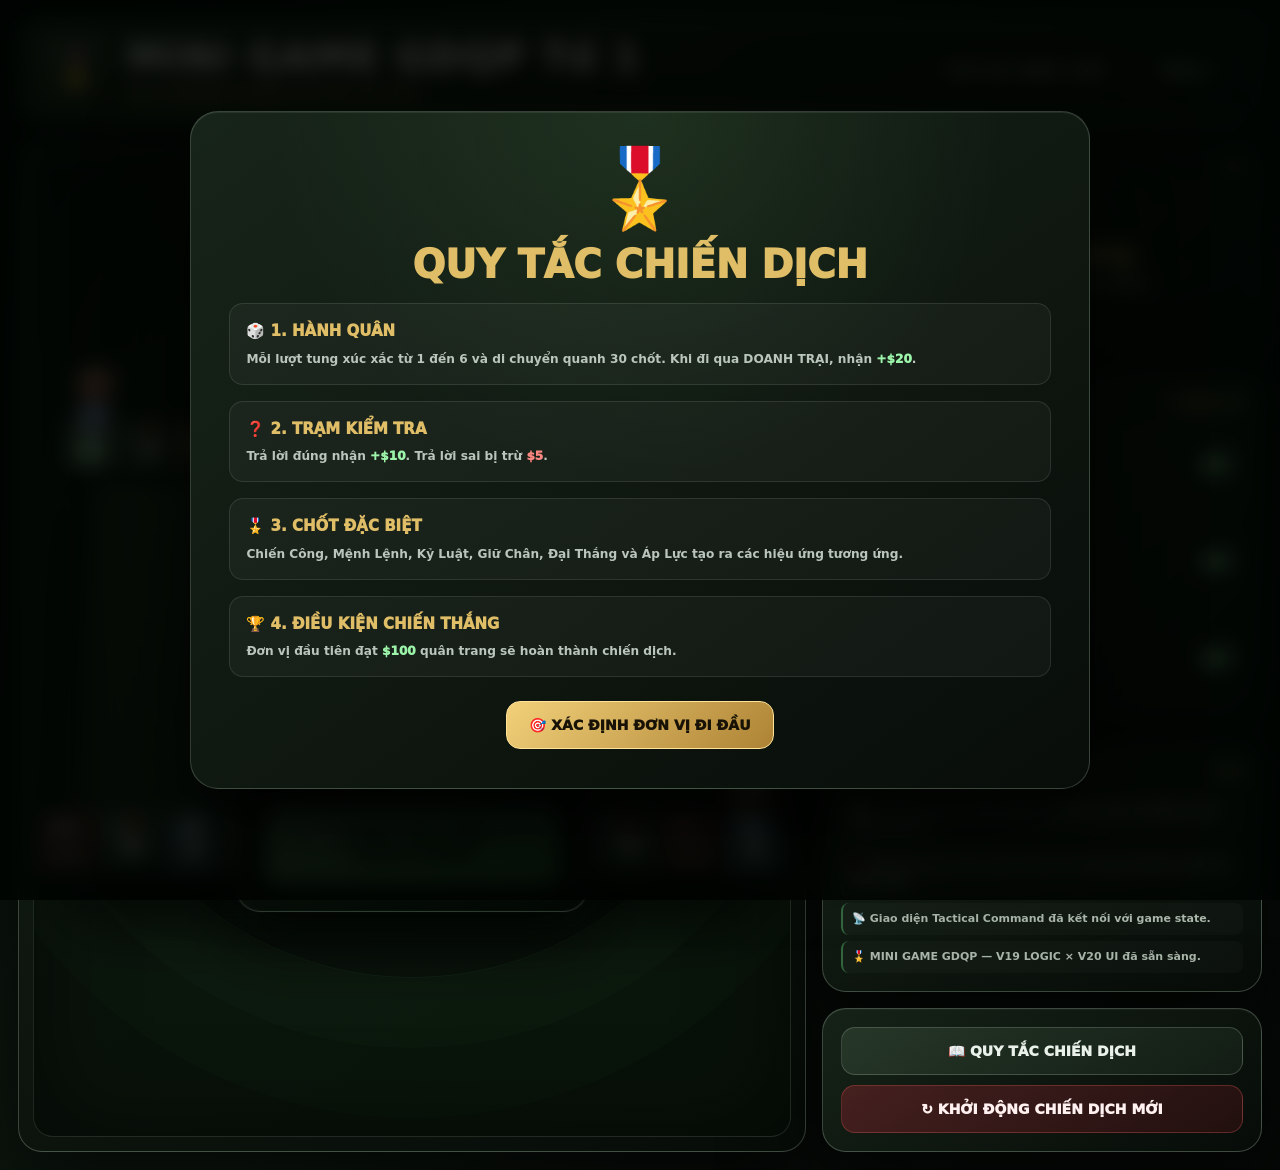
==== V21.html @ c709fd7d "Add files via upload" ====
<!DOCTYPE html>
<html lang="vi">
<head>
<meta charset="UTF-8">
<meta name="viewport" content="width=device-width,initial-scale=1,viewport-fit=cover">
<meta name="theme-color" content="#070c08">
<meta name="description" content="MINI GAME GDQP — V19 Logic + V20 Tactical UI">
<title>MINI GAME GDQP — V19 LOGIC × V20 UI</title>

<style>
:root{
  --bg:#050806;
  --bg2:#0a110b;
  --panel:#101a12;
  --panel2:#152218;
  --panel3:#1d2c1f;
  --olive:#607b48;
  --green:#63d17b;
  --steel:#b8c4bc;
  --sand:#e0bd67;
  --red:#e35b55;
  --blue:#6685ba;
  --cyan:#63d4c0;
  --purple:#a58be8;
  --pink:#e982c3;
  --white:#f5f8f2;
  --muted:#8e9e91;
  --border:rgba(220,240,222,.13);
  --border2:rgba(220,240,222,.24);
  --shadow:0 30px 90px rgba(0,0,0,.65);
}

*{box-sizing:border-box;-webkit-tap-highlight-color:transparent}

html,body{
  width:100%;
  min-height:100%;
  margin:0;
}

body{
  overflow-x:hidden;
  background:
    radial-gradient(circle at 50% 15%,rgba(65,105,62,.16),transparent 34%),
    radial-gradient(circle at 15% 90%,rgba(39,83,50,.13),transparent 30%),
    linear-gradient(135deg,#030503,#0a110b 45%,#050806);
  color:var(--white);
  font-family:Inter,system-ui,-apple-system,BlinkMacSystemFont,"Segoe UI",sans-serif;
  font-weight:700;
}

body::before{
  content:"";
  position:fixed;
  inset:0;
  pointer-events:none;
  opacity:.1;
  background-image:
    linear-gradient(rgba(255,255,255,.04) 1px,transparent 1px),
    linear-gradient(90deg,rgba(255,255,255,.04) 1px,transparent 1px);
  background-size:44px 44px;
  mask-image:linear-gradient(to bottom,black,transparent 95%);
}

button{font:inherit}
button:disabled{cursor:not-allowed}

.app{
  width:100%;
  min-height:100vh;
  padding:18px;
}

.header{
  width:100%;
  max-width:2400px;
  min-height:92px;
  margin:0 auto 16px;
  padding:18px 24px;
  display:flex;
  align-items:center;
  justify-content:space-between;
  gap:20px;
  border:1px solid var(--border2);
  border-radius:22px;
  background:linear-gradient(145deg,rgba(28,43,29,.97),rgba(8,14,9,.98));
  box-shadow:var(--shadow),inset 0 1px rgba(255,255,255,.07);
  position:relative;
  overflow:hidden;
}

.header::after{
  content:"";
  position:absolute;
  left:0;
  right:0;
  bottom:0;
  height:3px;
  background:linear-gradient(90deg,transparent,var(--green),var(--sand),var(--green),transparent);
}

.brand{
  display:flex;
  align-items:center;
  gap:18px;
  min-width:0;
}

.brand-emblem{
  width:66px;
  height:66px;
  flex:0 0 auto;
  display:grid;
  place-items:center;
  border-radius:18px;
  background:linear-gradient(145deg,#31462e,#111b12);
  border:2px solid rgba(213,184,107,.45);
  box-shadow:0 10px 30px rgba(0,0,0,.5),inset 0 1px rgba(255,255,255,.12);
  font-size:36px;
}

.brand-title h1{
  margin:0;
  font-size:clamp(27px,3vw,52px);
  line-height:1;
  letter-spacing:.045em;
  text-shadow:0 4px 18px #000;
}

.brand-title p{
  margin:8px 0 0;
  color:var(--sand);
  font-size:clamp(9px,1vw,16px);
  letter-spacing:.14em;
}

.header-right{
  display:flex;
  align-items:center;
  gap:12px;
  flex-wrap:wrap;
  justify-content:flex-end;
}

.badge{
  padding:13px 18px;
  border:1px solid var(--border2);
  border-radius:999px;
  background:rgba(4,9,5,.72);
  color:#dce7dc;
  font-size:clamp(11px,1vw,18px);
  letter-spacing:.07em;
  white-space:nowrap;
}

.badge.active{
  color:#071008;
  background:linear-gradient(135deg,#8de59c,#45b866);
  border-color:#9ef1aa;
  box-shadow:0 0 24px rgba(99,209,123,.35);
}

.layout{
  width:100%;
  max-width:2400px;
  margin:0 auto;
  display:grid;
  grid-template-columns:minmax(0,1fr) minmax(330px,440px);
  gap:16px;
}

.card{
  border:1px solid var(--border2);
  background:linear-gradient(145deg,rgba(22,35,24,.97),rgba(7,12,8,.98));
  box-shadow:var(--shadow),inset 0 1px rgba(255,255,255,.045);
  border-radius:24px;
}

.board-card{
  min-width:0;
  min-height:calc(100vh - 126px);
  padding:14px;
  display:flex;
}

.board-shell{
  width:100%;
  min-height:calc(100vh - 154px);
  border-radius:20px;
  position:relative;
  overflow:hidden;
  display:flex;
  align-items:center;
  justify-content:center;
  background:
    radial-gradient(circle at 50% 50%,rgba(95,135,72,.17),transparent 42%),
    linear-gradient(145deg,#0c150e,#071008);
  border:1px solid rgba(184,203,185,.12);
  box-shadow:inset 0 0 100px rgba(0,0,0,.48);
  perspective:1800px;
}

.board-shell::before{
  content:"";
  position:absolute;
  width:88%;
  aspect-ratio:1;
  border:1px solid rgba(99,209,123,.08);
  border-radius:50%;
  box-shadow:0 0 0 70px rgba(99,209,123,.018),0 0 0 140px rgba(99,209,123,.012);
  pointer-events:none;
}

.board{
  width:min(97vh,calc(100% - 20px));
  aspect-ratio:12 / 8;
  position:relative;
  display:grid;
  grid-template-columns:repeat(12,1fr);
  grid-template-rows:repeat(8,1fr);
  gap:clamp(4px,.4vw,8px);
  padding:clamp(7px,8vw,14px);
  transform:rotateX(17deg);
  transform-style:preserve-3d;
}

.board::before{
  content:"";
  position:absolute;
  inset:4%;
  border-radius:28px;
  transform:translateZ(-38px);
  background:linear-gradient(145deg,#253927,#101b12);
  border:2px solid rgba(211,231,210,.12);
  box-shadow:0 45px 65px rgba(0,0,0,.75),0 16px 0 #101810,0 22px 0 #080c08,inset 0 0 40px rgba(0,0,0,.7);
}

.board::after{
  content:"";
  position:absolute;
  inset:8%;
  pointer-events:none;
  border:1px solid rgba(213,184,107,.08);
  border-radius:20px;
  transform:translateZ(8px);
}

.center-dashboard{
  position:absolute;
  z-index:200;
  left:50%;
  top:50%;
  width:45%;
  min-width:310px;
  transform:translate(-50%,-50%) translateZ(38px);
  padding:clamp(16px,2vw,34px);
  text-align:center;
  border:1px solid rgba(213,230,214,.17);
  border-radius:24px;
  background:
    radial-gradient(circle at 50% 30%,rgba(67,112,66,.25),transparent 50%),
    linear-gradient(145deg,rgba(17,29,19,.97),rgba(4,9,5,.98));
  box-shadow:0 25px 60px rgba(0,0,0,.7),inset 0 1px rgba(255,255,255,.08),0 0 45px rgba(99,209,123,.08);
  backdrop-filter:blur(8px);
}

.radar{
  width:clamp(70px,7vw,120px);
  aspect-ratio:1;
  margin:0 auto 12px;
  border-radius:50%;
  position:relative;
  overflow:hidden;
  border:2px solid rgba(99,209,123,.55);
  background:
    radial-gradient(circle,transparent 19%,rgba(99,209,123,.05) 20%,transparent 21%),
    radial-gradient(circle,transparent 43%,rgba(99,209,123,.09) 44%,transparent 45%),
    radial-gradient(circle,transparent 67%,rgba(99,209,123,.11) 68%,transparent 69%),
    rgba(15,37,20,.65);
  box-shadow:0 0 25px rgba(99,209,123,.16);
}

.radar::before,.radar::after{
  content:"";
  position:absolute;
  inset:0;
  background:linear-gradient(90deg,transparent 49.5%,rgba(99,209,123,.25) 50%,transparent 50.5%);
}

.radar::after{transform:rotate(90deg)}

.radar-line{
  position:absolute;
  width:50%;
  height:2px;
  left:50%;
  top:50%;
  transform-origin:left center;
  background:linear-gradient(90deg,var(--green),transparent);
  animation:radarSweep 2.4s linear infinite;
  box-shadow:0 0 12px var(--green);
}

@keyframes radarSweep{to{transform:rotate(360deg)}}

.command-label{
  color:var(--sand);
  font-size:clamp(9px,.8vw,15px);
  letter-spacing:.16em;
}

.center-title{
  margin-top:7px;
  font-size:clamp(20px,2vw,38px);
  font-weight:1000;
  letter-spacing:.04em;
  text-shadow:0 5px 20px #000;
}

.center-subtitle{
  margin:8px auto 16px;
  max-width:800px;
  color:#aab7ac;
  font-size:clamp(10px,.8vw,16px);
  line-height:1.5;
}

.current-player{
  display:flex;
  align-items:center;
  justify-content:center;
  gap:8px;
  font-size:clamp(12px,1vw,19px);
}

.current-player strong{color:var(--green)}

.current-dot{
  width:14px;
  height:14px;
  border-radius:50%;
  background:var(--green);
  box-shadow:0 0 15px currentColor;
}

.current-status{
  margin-top:8px;
  color:var(--sand);
  font-size:clamp(11px,.9vw,17px);
}

.dashboard-score{
  margin:9px 0 4px;
  color:#a7f5b2;
  font-size:clamp(34px,4vw,76px);
  font-weight:1000;
  line-height:1;
  text-shadow:0 0 28px rgba(99,209,123,.28);
}

.dashboard-status{
  min-height:28px;
  color:#c1ccc2;
  font-size:clamp(11px,.85vw,17px);
}

.modifier-row{
  display:flex;
  justify-content:center;
  flex-wrap:wrap;
  gap:7px;
  margin:12px 0 0;
}

.modifier{
  padding:5px 9px;
  border-radius:999px;
  font-size:clamp(9px,.7vw,13px);
  border:1px solid rgba(255,255,255,.13);
  background:rgba(255,255,255,.05);
}

.modifier.good{color:#9cf4aa;border-color:rgba(99,209,123,.35)}
.modifier.bad{color:#ff9e96;border-color:rgba(227,91,85,.35)}
.modifier.gold{color:#f1d27a;border-color:rgba(224,189,103,.4)}
.modifier.purple{color:#c8b6ff;border-color:rgba(165,139,232,.4)}
.modifier.pink{color:#f0a7d7;border-color:rgba(233,130,195,.4)}
.modifier.orange{color:#ffb681;border-color:rgba(229,154,77,.4)}

.effect-banner{
  min-height:20px;
  margin-top:9px;
  color:var(--sand);
  font-size:clamp(10px,.8vw,15px);
}

.roll-button{
  width:100%;
  margin-top:15px;
  padding:clamp(14px,1.2vw,22px);
  border:2px solid #7adf8a;
  border-radius:16px;
  cursor:pointer;
  color:#061008;
  background:linear-gradient(135deg,#9aeea7,#46b967);
  font-size:clamp(15px,1.25vw,25px);
  font-weight:1000;
  letter-spacing:.035em;
  box-shadow:0 10px 25px rgba(0,0,0,.45),0 0 28px rgba(99,209,123,.18),inset 0 2px rgba(255,255,255,.45);
  transition:.15s ease;
}

.roll-button:hover:not(:disabled){transform:translateY(-2px);filter:brightness(1.08)}
.roll-button:active:not(:disabled){transform:translateY(1px) scale(.99)}
.roll-button:disabled{opacity:.42}

.tile{
  position:relative;
  min-width:0;
  min-height:0;
  z-index:3;
  display:flex;
  flex-direction:column;
  justify-content:center;
  align-items:center;
  padding:clamp(3px,.45vw,8px);
  border:1px solid rgba(238,248,238,.22);
  border-radius:clamp(7px,.7vw,14px);
  transform:translateZ(22px);
  transform-style:preserve-3d;
  background:linear-gradient(145deg,rgba(48,67,49,.98),rgba(17,26,18,.98));
  box-shadow:0 9px 0 rgba(4,8,4,.85),0 13px 15px rgba(0,0,0,.55),inset 0 1px rgba(255,255,255,.08);
  overflow:visible;
  transition:transform .25s ease,filter .25s ease,box-shadow .25s ease;
}

.tile:hover{filter:brightness(1.13)}

.tile-number{
  position:absolute;
  top:5px;
  left:7px;
  color:rgba(242,248,241,.75);
  font-size:clamp(8px,.65vw,14px);
  font-weight:1000;
}

.tile-icon{
  font-size:clamp(18px,1.55vw,34px);
  line-height:1;
  filter:drop-shadow(0 3px 4px rgba(0,0,0,.55));
}

.tile-label{
  margin-top:3px;
  text-align:center;
  color:#edf4ed;
  font-size:clamp(8px,.58vw,13px);
  font-weight:1000;
  line-height:1.05;
  text-shadow:0 2px 5px #000;
}

.tile-mini{
  margin-top:3px;
  text-align:center;
  color:#9cac9d;
  font-size:clamp(7px,.48vw,11px);
  line-height:1.05;
}

.tile-type-start{background:linear-gradient(145deg,#435f3c,#172619);border-color:rgba(99,209,123,.55)}
.tile-type-question{background:linear-gradient(145deg,#344c3b,#17251b);border-color:rgba(99,212,192,.32)}
.tile-type-reward{background:linear-gradient(145deg,#69572c,#292315);border-color:rgba(224,189,103,.4)}
.tile-type-event{background:linear-gradient(145deg,#2e5060,#172932);border-color:rgba(99,212,192,.32)}
.tile-type-penalty{background:linear-gradient(145deg,#592e2d,#241717);border-color:rgba(227,91,85,.36)}
.tile-type-jail{background:linear-gradient(145deg,#443447,#211923);border-color:rgba(165,139,232,.35)}
.tile-type-jackpot{background:linear-gradient(145deg,#6a4c22,#29200e);border-color:rgba(255,213,96,.55);animation:jackpotPulse 2s ease-in-out infinite}
.tile-type-collapse{background:linear-gradient(145deg,#50324b,#241724);border-color:rgba(233,130,195,.4);animation:collapsePulse 2.2s ease-in-out infinite}

@keyframes jackpotPulse{
  50%{box-shadow:0 9px 0 rgba(4,8,4,.85),0 13px 20px rgba(0,0,0,.55),0 0 22px rgba(255,206,75,.16),inset 0 1px rgba(255,255,255,.1)}
}
@keyframes collapsePulse{
  50%{box-shadow:0 9px 0 rgba(4,8,4,.85),0 13px 20px rgba(0,0,0,.55),0 0 22px rgba(165,139,232,.18),inset 0 1px rgba(255,255,255,.1)}
}

.tile.step-active{
  transform:translateZ(30px) translateY(-5px) scale(1.04);
  border-color:rgba(224,189,103,.7);
  box-shadow:0 0 0 2px rgba(224,189,103,.1),0 0 30px rgba(99,209,123,.3);
  z-index:60;
}

.tile.destination{
  transform:translateZ(36px) translateY(-7px) scale(1.08);
  border-color:#f5f6ef;
  box-shadow:0 0 0 3px rgba(255,255,255,.1),0 0 35px rgba(99,209,123,.45),0 0 60px rgba(213,184,107,.18);
  z-index:80;
  animation:destinationPulse 1s ease;
}

@keyframes destinationPulse{
  0%{transform:translateZ(5px) scale(1)}
  38%{transform:translateZ(35px) translateY(-9px) scale(1.11)}
  70%{transform:translateZ(25px) translateY(-3px) scale(1.05)}
  100%{transform:translateZ(36px) translateY(-7px) scale(1.08)}
}

.destination-label{
  position:absolute;
  left:50%;
  top:-20px;
  transform:translateX(-50%);
  padding:3px 8px;
  white-space:nowrap;
  border-radius:999px;
  color:#0d140e;
  background:linear-gradient(135deg,#e2c777,#a88a44);
  box-shadow:0 7px 20px rgba(0,0,0,.4);
  font-size:8px;
  font-weight:1000;
  z-index:100;
}

.pieces{
  position:absolute;
  left:2px;
  right:2px;
  bottom:2px;
  display:flex;
  flex-wrap:wrap;
  justify-content:center;
  gap:2px;
  z-index:70;
  pointer-events:none;
}

.piece{
  width:clamp(24px,2.8vw,42px);
  height:clamp(24px,2.8vw,42px);
  display:grid;
  place-items:center;
  border:2px solid #eef3ed;
  border-radius:50%;
  color:#fff;
  font-size:clamp(10px,1.2vw,17px);
  font-weight:1000;
  box-shadow:0 7px 16px rgba(0,0,0,.58),inset 0 2px 3px rgba(255,255,255,.25);
  animation:pieceAppear .3s ease;
}

.piece.p1{background:linear-gradient(145deg,#d9655e,#8e332f)}
.piece.p2{background:linear-gradient(145deg,#7191c9,#3f5f99)}
.piece.p3{background:linear-gradient(145deg,#65c984,#327b4c)}
.piece.active-piece{transform:scale(1.16);box-shadow:0 7px 16px rgba(0,0,0,.58),0 0 22px currentColor,inset 0 2px 3px rgba(255,255,255,.25)}

@keyframes pieceAppear{
  from{opacity:0;transform:scale(.35) translateY(16px)}
  to{opacity:1;transform:scale(1) translateY(0)}
}

.side{
  display:flex;
  flex-direction:column;
  gap: 16px;
  min-width:0;
}

.side-card{padding:18px}

.section-title{
  display:flex;
  align-items:center;
  justify-content:space-between;
  gap:10px;
  color:#dce8dd;
  font-size:clamp(15px,1.15vw,22px);
  letter-spacing:.04em;
  margin-bottom:15px;
}

.section-title span:last-child{color:var(--sand);font-size:.72em}

.dice-area{
  display:grid;
  grid-template-columns:150px 1fr;
  gap: 10px;
  align-items:center;
}

.dice-stage{
  height:150px;
  display:grid;
  place-items:center;
  perspective:800px;
}

.dice-cube{
  width:94px;
  height:94px;
  position:relative;
  transform-style:preserve-3d;
  transform:rotateX(-22deg) rotateY(30deg);
  transition:transform .7s cubic-bezier(.2,.8,.2,1);
}

.dice-cube.rolling{animation:cubeRoll .42s linear infinite}

@keyframes cubeRoll{
  0%{transform:rotateX(0) rotateY(0) rotateZ(0)}
  25%{transform:rotateX(90deg) rotateY(110deg) rotateZ(20deg)}
  50%{transform:rotateX(185deg) rotateY(205deg) rotateZ(-14deg)}
  75%{transform:rotateX(280deg) rotateY(315deg) rotateZ(18deg)}
  100%{transform:rotateX(360deg) rotateY(450deg) rotateZ(0)}
}

.dice-face,.big-dice-face{
  position:absolute;
  inset:0;
  display:grid;
  grid-template-columns:repeat(3,1fr);
  grid-template-rows:repeat(3,1fr);
  gap:6px;
  padding:13px;
  border:2px solid #e6eadf;
  border-radius:16px;
  background:linear-gradient(145deg,#f7f7ee,#cfd6c9);
  box-shadow:inset 0 0 18px rgba(0,0,0,.16),0 8px 22px rgba(0,0,0,.4);
  backface-visibility:hidden;
}

.dice-face.front{transform:translateZ(47px)}
.dice-face.back{transform:rotateY(180deg) translateZ(47px)}
.dice-face.right{transform:rotateY(90deg) translateZ(47px)}
.dice-face.left{transform:rotateY(-90deg) translateZ(47px)}
.dice-face.top{transform:rotateX(90deg) translateZ(47px)}
.dice-face.bottom{transform:rotateX(-90deg) translateZ(47px)}

.dice-pip,.big-pip,.mobile-pip{
  width:100%;
  height:100%;
  border-radius:50%;
  background:#28332b;
  opacity:0;
  transform:scale(.45);
  transition:.12s;
}

.dice-pip.active,.big-pip.active,.mobile-pip.active{
  opacity:1;
  transform:scale(1);
  box-shadow:0 0 7px rgba(0,0,0,.28);
}

.mobile-dice{display:none}

.dice-info strong{
  display:block;
  color:var(--sand);
  font-size:clamp(24px,2vw,38px);
}

.dice-info p{
  margin:6px 0 0;
  color:#a6b1a7;
  font-size:clamp(12px,1vw,17px);
  line-height:1.45;
}

.player-list{display:flex;flex-direction:column;gap:10px}

.player-row{
  position:relative;
  display:grid;
  grid-template-columns:50px minmax(0,1fr) auto;
  align-items:center;
  gap:11px;
  padding:12px;
  border-radius:15px;
  border:1px solid var(--border);
  background:rgba(255,255,255,.025);
  transition:.2s;
}

.player-row.active{
  border-color:rgba(99,209,123,.6);
  background:rgba(99,209,123,.08);
  box-shadow:0 0 22px rgba(99,209,123,.09);
}

.player-avatar{
  width:50px;
  height:50px;
  border-radius:13px;
  display:grid;
  place-items:center;
  font-size:28px;
  background:linear-gradient(145deg,#273729,#101710);
  border:2px solid currentColor;
}

.player-name{
  font-size:clamp(14px,1vw,19px);
  white-space:nowrap;
  overflow:hidden;
  text-overflow:ellipsis;
}

.player-meta{
  margin-top:4px;
  color:#92a094;
  font-size:clamp(10px,.75vw,14px);
}

.player-money{
  color:#9cf4aa;
  font-size:clamp(20px,1.6vw,30px);
  font-weight:1000;
}

.player-effects{
  grid-column:2/-1;
  display:flex;
  flex-wrap:wrap;
  gap:5px;
}

.effect-chip{
  padding:3px 7px;
  border-radius:999px;
  background:rgba(255,255,255,.055);
  color:#cbd5cc;
  font-size:10px;
  border:1px solid rgba(255,255,255,.08);
}

.log{
  max-height:275px;
  overflow:auto;
  display:grid;
  gap:6px;
  scrollbar-width:thin;
}

.log-item{
  padding:8px 9px;
  border-left:2px solid rgba(99,209,123,.4);
  border-radius:8px;
  background:rgba(255,255,255,.022);
  color:#aab7aa;
  font-size:11px;
  line-height:1.45;
}

.action-panel{display:grid;gap:10px;margin-top:auto}

.rules-button,.reset-button{
  width:100%;
  padding:15px;
  border-radius:14px;
  cursor:pointer;
  font-size:clamp(14px,1vw,19px);
  font-weight:1000;
  transition:.15s;
}

.rules-button{
  color:#eaf1ea;
  border:1px solid rgba(213,230,214,.2);
  background:linear-gradient(145deg,#263728,#121c14);
}

.reset-button{
  color:#fff1ef;
  border:1px solid rgba(227,91,85,.32);
  background:linear-gradient(145deg,#45201f,#21100f);
}

.rules-button:hover,.reset-button:hover{transform:translateY(-2px);filter:brightness(1.1)}

.modal-backdrop{
  position:fixed;
  z-index:3000;
  inset:0;
  display:grid;
  place-items:center;
  padding:20px;
  background:rgba(1,4,2,.82);
  backdrop-filter:blur(10px);
  opacity:0;
  visibility:hidden;
  transition:.2s;
}

.modal-backdrop.show{opacity:1;visibility:visible}

.modal{
  width:min(900px,96vw);
  max-height:90vh;
  overflow:auto;
  padding:clamp(24px,3vw,48px);
  border-radius:28px;
  border:1px solid rgba(218,238,219,.2);
  background:
    radial-gradient(circle at 50% 0,rgba(76,122,72,.2),transparent 45%),
    linear-gradient(145deg,#172419,#080d09);
  box-shadow:0 40px 100px rgba(0,0,0,.75),inset 0 1px rgba(255,255,255,.08);
  text-align:center;
  transform:translateY(15px) scale(.97);
  transition:.25s ease;
}

.modal-backdrop.show .modal{transform:none}

.modal-icon{
  font-size:clamp(48px,6vw,90px);
  line-height:1;
  margin-bottom:15px;
}

.modal-title{
  color:var(--sand);
  font-size:clamp(25px,3vw,48px);
  font-weight:1000;
}

.modal-description{
  margin:16px auto 0;
  color:#c2cdc3;
  font-size:clamp(15px,1.2vw,22px);
  line-height:1.55;
}

.question-box{
  margin-top:22px;
  padding:22px;
  border:1px solid rgba(255,255,255,.12);
  border-radius:18px;
  background:rgba(0,0,0,.18);
}

.question-text{
  font-size:clamp(19px,1.8vw,31px);
  line-height:1.35;
  color:#f3f6f1;
}

.answer-grid{
  display:grid;
  grid-template-columns:1fr 1fr;
  gap:12px;
  margin-top:20px;
}

.answer-button{
  min-height:78px;
  padding:14px;
  border-radius:15px;
  border:1px solid rgba(213,230,214,.17);
  color:#edf3ed;
  background:linear-gradient(145deg,#243427,#101710);
  cursor:pointer;
  font-size:clamp(14px,1.1vw,20px);
  line-height:1.3;
  text-align:left;
  transition:.15s;
}

.answer-button:hover:not(:disabled){
  border-color:var(--green);
  transform:translateY(-2px);
  background:linear-gradient(145deg,#2d4431,#152018);
}

.answer-button.correct{border-color:#8cf49a;background:linear-gradient(145deg,#285b35,#16321d)}
.answer-button.wrong{border-color:#ff8078;background:linear-gradient(145deg,#63302c,#301716)}

.modal-actions{
  display:flex;
  justify-content:center;
  gap:10px;
  flex-wrap:wrap;
  margin-top:24px;
}

.modal-button{
  min-width:200px;
  padding:15px 22px;
  border-radius:14px;
  cursor:pointer;
  color:#071008;
  background:linear-gradient(135deg,#98eda5,#48ba69);
  border:1px solid #a8f6b2;
  font-size:clamp(14px,1.05vw,19px);
  font-weight:1000;
}

.modal-button.secondary{color:#f1f5f0;background:linear-gradient(145deg,#2d3c2e,#141d15);border-color:rgba(255,255,255,.18)}
.modal-button.danger{color:#fff;background:linear-gradient(145deg,#913d38,#4a1e1c);border-color:#d85b54}
.modal-button.gold{color:#171205;background:linear-gradient(135deg,#f2d17a,#ad8234);border-color:#ffe39b}

.special-card{
  padding:16px;
  margin:16px 0;
  border-radius:14px;
  border:1px solid rgba(255,255,255,.1);
  background:rgba(255,255,255,.035);
  text-align:left;
}

.special-title{color:var(--sand);font-size:clamp(15px,1.1vw,21px);font-weight:1000}
.special-text{margin-top:6px;color:#bac6bc;font-size:clamp(12px,.95vw,17px);line-height:1.5}

.money{color:#9cf4aa;font-weight:1000}
.money-negative{color:#ff8982;font-weight:1000}

.winner-banner{
  padding:20px;
  border-radius:18px;
  margin-top:18px;
  background:radial-gradient(circle at center,rgba(99,209,123,.2),transparent 65%),rgba(99,209,123,.06);
  border:1px solid rgba(99,209,123,.4);
  color:#a7f5b2;
  font-size:clamp(20px,2vw,34px);
  font-weight:1000;
}

.random-arena{
  position:relative;
  width:210px;
  height:210px;
  margin:20px auto;
  display:grid;
  place-items:center;
}

.random-ring,.random-ring2,.random-ring3{
  position:absolute;
  inset:0;
  border-radius:50%;
  border:1px solid rgba(99,209,123,.2);
}

.random-ring{animation:ringSpin 2.2s linear infinite}
.random-ring2{inset:20px;border-color:rgba(224,189,103,.25);animation:ringSpin 1.7s linear infinite reverse}
.random-ring3{inset:40px;border-color:rgba(99,212,192,.22);animation:ringSpin 1.2s linear infinite}

@keyframes ringSpin{to{transform:rotate(360deg)}}

.random-player{
  width:82px;
  height:82px;
  display:grid;
  place-items:center;
  border-radius:50%;
  background:linear-gradient(145deg,#28382b,#0c130d);
  border:3px solid var(--green);
  box-shadow:0 0 35px rgba(99,209,123,.35);
  font-size:40px;
  z-index:2;
}

.random-player.spinning{animation:randomSpin .28s linear infinite}

@keyframes randomSpin{50%{transform:scale(1.08) rotate(8deg)}}

.random-name{font-size:clamp(22px,2.5vw,38px);color:var(--green);font-weight:1000}
.random-sub{margin-top:8px;color:#a5b1a6}

.dice-overlay{
  position:fixed;
  z-index:2500;
  inset:0;
  display:grid;
  place-items:center;
  align-content:center;
  gap:20px;
  background:rgba(1,4,2,.92);
  backdrop-filter:blur(9px);
  opacity:0;
  visibility:hidden;
  transition:.25s;
}

.dice-overlay.show{opacity:1;visibility:visible}

.dice-overlay-caption{
  color:var(--sand);
  font-size:clamp(18px,2vw,34px);
  letter-spacing:.08em;
  text-align:center;
}

.big-dice-wrap{
  width:260px;
  height:260px;
  display:grid;
  place-items:center;
  perspective:1200px;
  position:relative;
}

.big-dice-shadow{
  position:absolute;
  width:190px;
  height:45px;
  bottom:12px;
  border-radius:50%;
  background:rgba(0,0,0,.65);
  filter:blur(16px);
}

.big-dice{
  width:170px;
  height:170px;
  position:relative;
  transform-style:preserve-3d;
}

.big-dice-face{padding:22px;gap:10px;border-width:4px;border-radius:27px}
.big-dice-face.front{transform:translateZ(85px)}
.big-dice-face.back{transform:rotateY(180deg) translateZ(85px)}
.big-dice-face.right{transform:rotateY(90deg) translateZ(85px)}
.big-dice-face.left{transform:rotateY(-90deg) translateZ(85px)}
.big-dice-face.top{transform:rotateX(90deg) translateZ(85px)}
.big-dice-face.bottom{transform:rotateX(-90deg) translateZ(85px)}
.big-dice.rolling{animation:diceRoll 1s cubic-bezier(.18,.76,.24,1) infinite}

@keyframes diceRoll{to{transform:rotateX(720deg) rotateY(1080deg) rotateZ(540deg)}}

.big-dice-number{
  min-width:100px;
  text-align:center;
  color:#a9f4b3;
  font-size:clamp(54px,6vw,100px);
  line-height:1;
  font-weight:1000;
  text-shadow:0 0 35px rgba(99,209,123,.35);
}

.big-dice-subtitle{color:#c3cec5;font-size:clamp(14px,1.3vw,24px)}

.roll-preview{
  position:fixed;
  z-index:2400;
  left:50%;
  bottom:25px;
  transform:translate(-50%,20px);
  padding:13px 22px;
  border-radius:999px;
  color:#071008;
  background:linear-gradient(135deg,#b4f4bd,#62cf79);
  border:2px solid #d5ffda;
  box-shadow:0 12px 35px rgba(0,0,0,.5),0 0 28px rgba(99,209,123,.25);
  font-size:clamp(14px,1.1vw,21px);
  opacity:0;
  pointer-events:none;
  transition:.25s ease;
}

.roll-preview.show{opacity:1;transform:translate(-50%,0)}

.toast-container{
  position:fixed;
  left:50%;
  bottom:22px;
  z-index:5000;
  width:min(520px,calc(100% - 30px));
  transform:translateX(-50%);
  display:grid;
  gap:8px;
  pointer-events:none;
}

.toast{
  padding:13px 17px;
  border-radius:14px;
  border:1px solid rgba(99,209,123,.32);
  background:rgba(14,25,16,.97);
  box-shadow:0 12px 30px rgba(0,0,0,.5);
  color:#fff;
  text-align:center;
  font-size:clamp(13px,1vw,18px);
  animation:toastIn .25s ease forwards;
}

@keyframes toastIn{
  from{opacity:0;transform:translateY(15px) scale(.96)}
  to{opacity:1;transform:none}
}

.confetti-container{
  position:fixed;
  inset:0;
  z-index:4500;
  pointer-events:none;
  overflow:hidden;
}

.confetti{
  position:absolute;
  width:9px;
  height:15px;
  top:-30px;
  animation:confettiFall linear forwards;
}

@keyframes confettiFall{
  to{
    transform:translate3d(var(--x),110vh,0) rotate(var(--r));
    opacity:0;
  }
}

@media(max-width:1200px){
  .layout{grid-template-columns:1fr}
  .board-card{min-height:auto}
  .board-shell{min-height:auto;padding:20px 0}
  .board{width:min(94vw,1000px)}
  .side{display:grid;grid-template-columns:1fr 1fr}
  .action-panel{grid-column:1/-1}
}

@media(max-width:700px){
  .app{padding:8px}
  .header{padding:12px;border-radius:15px;flex-direction:column;align-items:stretch}
  .brand{gap:10px}
  .brand-emblem{width:50px;height:50px;font-size:28px}
  .header-right{justify-content:stretch}
  .badge{flex:1;text-align:center;padding:9px}
  .board-card{padding:6px;border-radius:15px}
  .board-shell{overflow:auto;justify-content:flex-start;padding:20px 8px 34px}
  .board{flex:none;width:760px;transform:none}
  .center-dashboard{min-width:280px}
  .side{display:flex}
  .dice-area{grid-template-columns:120px 1fr}
  .answer-grid{grid-template-columns:1fr}
  .modal{padding:20px 15px;max-height:94vh}
  .roll-preview{bottom:12px}
}

@media(prefers-reduced-motion:reduce){
  *,*::before,*::after{
    animation-duration:.001ms!important;
    animation-iteration-count:1!important;
    transition-duration:.001ms!important;
  }
}
</style>
</head>

<body>
<div class="app">

<header class="header">
  <div class="brand">
    <div class="brand-emblem">🎖️</div>
    <div class="brand-title">
      <h1>MINI GAME GDQP Tổ 1</h1>
      <p>Cre: HOÀNG QUÂN STT:34 và Tổ 1</p>
    </div>
  </div>
  <div class="header-right">
    <div class="badge" id="turnBadge">CHỜ XÁC ĐỊNH LƯỢT</div>
    <div class="badge">VÒNG <span id="roundNumber">1</span></div>
  </div>
</header>

<main class="layout">

<section class="card board-card">
  <div class="board-shell">
    <div id="board" class="board">
      <div class="center-dashboard">
        <div class="radar"><div class="radar-line"></div></div>
        <div class="command-label">COMMAND CENTER • GDQP • TỔ 1</div>
        <div class="center-title">CHIẾN DỊCH HUẤN LUYỆN</div>
        <div class="center-subtitle">
          HÀNH QUÂN QUA 30 CHỐT • TÍCH LŨY QUÂN TRANG • ĐẠT MỐC $100
        </div>

        <div class="current-player">
          <span id="currentPlayerDot" class="current-dot"></span>
          LƯỢT ĐƠN VỊ:
          <strong id="currentPlayerName">Đang xác định...</strong>
        </div>

        <div id="currentPlayerStatus" class="current-status">
          🎯 CHỜ XÁC ĐỊNH ĐƠN VỊ ĐI ĐẦU
        </div>

        <div id="currentPlayerScore" class="dashboard-score">$0</div>
        <div id="dashboardStatus" class="dashboard-status">
          Hệ thống đang chuẩn bị chiến dịch.
        </div>
        <div id="modifierRow" class="modifier-row"></div>
        <div id="effectBanner" class="effect-banner"></div>

        <button id="rollButton" class="roll-button" type="button" disabled>
          🎲 TUNG XÚC XẮC — HÀNH QUÂN
        </button>
      </div>
    </div>
  </div>
</section>

<aside class="side">

<section class="card side-card">
  <div class="section-title">
    <span>🎲 XÚC XẮC CHIẾN THUẬT</span>
    <span>1–6</span>
  </div>
  <div class="dice-area">
    <div class="dice-stage">
      <div id="diceCube" class="dice-cube">
        <div class="dice-face front"></div>
        <div class="dice-face back"></div>
        <div class="dice-face right"></div>
        <div class="dice-face left"></div>
        <div class="dice-face top"></div>
        <div class="dice-face bottom"></div>
      </div>
    </div>
    <div id="mobileDice" class="mobile-dice"></div>
    <div class="dice-info">
      <strong id="diceValueText">Sẵn sàng</strong>
      <p id="diceHelpText">Chờ lệnh hành quân.</p>
    </div>
  </div>
</section>

<section class="card side-card">
  <div class="section-title">
    <span>🪖 DANH SÁCH ĐƠN VỊ</span>
    <span>3 TỔNG TÀI</span>
  </div>
  <div id="playerList" class="player-list"></div>
</section>

<section class="card side-card">
  <div class="section-title">
    <span>📡 NHẬT KÝ CHIẾN DỊCH</span>
    <span>LIVE</span>
  </div>
  <div id="eventLog" class="log"></div>
</section>

<section class="card side-card action-panel">
  <button id="rulesButton" class="rules-button" type="button">📖 QUY TẮC CHIẾN DỊCH</button>
  <button id="resetButton" class="reset-button" type="button">↻ KHỞI ĐỘNG CHIẾN DỊCH MỚI</button>
</section>

</aside>
</main>
</div>

<div id="modalBackdrop" class="modal-backdrop" role="dialog" aria-modal="true" aria-hidden="true">
  <div id="modal" class="modal"></div>
</div>

<div id="diceOverlay" class="dice-overlay" aria-hidden="true">
  <div id="diceOverlayCaption" class="dice-overlay-caption">🎲 ĐANG TUNG XÚC XẮC CHIẾN THUẬT</div>
  <div class="big-dice-wrap">
    <div class="big-dice-shadow"></div>
    <div id="bigDice" class="big-dice">
      <div class="big-dice-face front"></div>
      <div class="big-dice-face back"></div>
      <div class="big-dice-face right"></div>
      <div class="big-dice-face left"></div>
      <div class="big-dice-face top"></div>
      <div class="big-dice-face bottom"></div>
    </div>
  </div>
  <div id="bigDiceNumber" class="big-dice-number">?</div>
  <div id="bigDiceSubtitle" class="big-dice-subtitle">Chờ kết quả...</div>
</div>

<div id="rollPreview" class="roll-preview">
  🎯 Đơn vị sẽ hành quân tới <strong id="rollPreviewText">ô ?</strong>
</div>

<div id="toastContainer" class="toast-container" aria-live="polite"></div>
<div id="confettiContainer" class="confetti-container"></div>

<script>
"use strict";

const CONTENT={
  GAME_NAME:"MINI GAME GDQP",
  TEAM_NAME:"Mini Game QDQP của Tổ 1",

  PLAYERS:[
    {name:"Tổng Tài 1",short:"TT1",color:"#d85b54",face:"🪖"},
    {name:"Tổng Tài 2",short:"TT2",color:"#6685ba",face:"🎖️"},
    {name:"Tổng Tài 3",short:"TT3",color:"#54ad70",face:"🐺"}
  ],

  QUESTIONS:[
    {
      question:"Có bao nhiêu phương thức tuyển sinh của các trường công an nhân dân Việt Nam?",
      answers:["2","3","4","5"],correct:1
    },
    {
      question:"Tính đến năm dự tuyển, Học sinh Trường Văn hóa và công dân thường trú tại địa phương nơi đăng ký sơ tuyển không quá bao nhiêu tuổi? (không tính trường hợp là người dân tộc thiểu số)",
      answers:["22","25","30","18"],correct:0
    },
    {
      question:"Đâu là nguồn thông tin chính thống, đáng tin cậy nhất để học sinh lớp 12 tra cứu thông tin tuyển sinh vào các trường Quân đội, Công an?",
      answers:[
        "Bài đăng trên các hội nhóm, diễn đàn không rõ danh tính trên mạng xã hội.",
        "Cổng thông tin điện tử của Bộ Quốc phòng, Bộ Công an và các trường, cơ quan tuyển sinh địa phương.",
        "Lời giới thiệu từ các dịch vụ môi giới \"chạy trường\", \"bao đậu\" bên ngoài.",
        "Các trang tin tức giải trí trực tuyến."
      ],correct:1
    },
    {
      question:"Đối tượng tuyển sinh trình độ đại học hệ chính quy bao gồm những ai?",
      answers:[
        "Công dân thường trú tại địa phương nơi đăng ký sơ tuyển",
        "Học sinh Trường Văn hóa (T11) và một số đối tượng khác",
        "Mọi người",
        "Cả công dân và học sinh"
      ],correct:3
    },
    {
      question:"Khi thực hiện định hướng nghề nghiệp quân sự, công an cho con em, gia đình cần dựa trên nguyên tắc chủ yếu nào?",
      answers:[
        "Ép buộc con em phải theo học bằng mọi giá kể cả khi không đủ tiêu chuẩn.",
        "Giáo dục truyền thống gia đình, động viên và định hướng dựa trên năng lực, sự tự nguyện của học sinh.",
        "Chỉ quan tâm đến chế độ đãi ngộ kinh tế mà không cần xem xét lý lịch chính trị.",
        "Cho con em tự do đăng ký xét tuyển mà không cần qua các bước sơ tuyển."
      ],correct:1
    },
    {
      question:"Đối tượng nào sau đây không thuộc diện tuyển sinh đào tạo đại học chính quy tuyển mới vào các trường Công an nhân dân?",
      answers:[
        "Chiến sĩ nghĩa vụ Công an nhân dân tại ngũ",
        "Công dân hoàn thành nghĩa vụ tham gia CAND hoặc nghĩa vụ quân sự.",
        "Học sinh tốt nghiệp trung học phổ thông hoặc tương đương.",
        "Công dân đã quá 30 tuổi và không công tác trong lực lượng vũ trang."
      ],correct:3
    },
    {
      question:"Chỉ số BMI mà thí sinh cần đạt là bao nhiêu?",
      answers:["Từ 20 đến 30","Từ 18,5 đến 30","Từ 18,5 đến dưới 30","Từ 20 đến 35"],correct:2
    },
    {
      question:"Học viện nào sau đây không thuộc hệ thống các học viện, trường đại học của Công an nhân dân Việt Nam?",
      answers:[
        "Học viện An ninh nhân dân",
        "Học viện Cảnh sát nhân dân",
        "Học viện Chính trị Công an nhân dân.",
        "Học viện Kỹ thuật Quân sự"
      ],correct:3
    },
    {
      question:"Trường đại học nào sau đây của lực lượng Công an nhân dân có trụ sở chính đóng tại khu vực phía Nam?",
      answers:[
        "Trường Đại học An ninh nhân dân.",
        "Trường Đại học Phòng cháy chữa cháy.",
        "Trường Đại học Kĩ thuật - Hậu cần Công an nhân dân.",
        "Học viện Chính trị Công an nhân dân."
      ],correct:0
    },
    {
      question:"Cơ quan nào chịu trách nhiệm tổ chức đăng ký, sơ tuyển, hướng dẫn thủ tục và cung cấp thông tin tuyển sinh quân sự, công an công khai tại địa phương cho học sinh?",
      answers:[
        "Ban Chỉ huy quân sự và Công an cấp huyện (hoặc tương đương).",
        "Sở Giáo dục và Đào tạo tỉnh.",
        "Ủy ban nhân dân cấp xã.",
        "Trung tâm Giáo dục nghề nghiệp - Giáo dục thường xuyên."
      ],correct:0
    },
    {
      question:"Trường hợp nào thí sinh có thể được xem xét tuyển chọn thực hiện nghĩa vụ Công An Nhân Dân?",
      answers:[
        "Hình xăm không quá 2 cm², không quá 1 hình và không phản cảm, hoặc đã tẩy xóa",
        "Có vết trổ, hình xăm hoặc phun xăm trên da",
        "Hình xăm ở vị trí lộ diện nếu có nội dung phản cảm, bạo lực, kích động tình dục, chống đối chế độ… hoặc có kích thước lớn",
        "Tất cả phương án trên"
      ],correct:0
    },
    {
      question:"Trong công tác định hướng nghề nghiệp, nhà trường phổ thông có vai trò, trách nhiệm nào sau đây?",
      answers:[
        "Tổ chức khám sức khỏe nghĩa vụ và cấp giấy chứng nhận sơ tuyển cho học sinh.",
        "Quyết định thay học sinh việc chọn trường quân đội hay công an để nộp hồ sơ.",
        "Tổ chức các hoạt động tư vấn, hướng nghiệp, lồng ghép nội dung trong môn học GDQP-AN.",
        "Tổ chức kỳ thi đánh giá năng lực riêng cho các trường Công an, Quân đội."
      ],correct:2
    },
    {
      question:"Việc định hướng nghề nghiệp quân sự, công an cho học sinh phổ thông là trách nhiệm phối hợp của những chủ thể nào?",
      answers:[
        "Chỉ riêng bản thân học sinh và giáo viên chủ nhiệm.",
        "Gia đình, nhà trường phổ thông và cơ quan tuyển sinh của quân đội, công an.",
        "Các trung tâm môi giới việc làm và các hội nhóm trên mạng xã hội.",
        "Ủy ban nhân dân cấp tỉnh và Tổng cục Thống kê."
      ],correct:1
    },
    {
      question:"Quy trình bắt buộc và quan trọng đầu tiên đối với mọi thí sinh muốn đăng ký xét tuyển vào các trường Công an nhân dân là gì?",
      answers:[
        "Đăng ký trực tuyến trên cổng thông tin toàn quốc mà không cần qua địa phương.",
        "Tiến hành sơ tuyển tại Công an cấp huyện nơi đăng ký thường trú.",
        "Nộp hồ sơ trực tiếp tại các trường Đại học, Học viện Công an.",
        "Chỉ cần tham gia kỳ thi tốt nghiệp THPT và chọn nguyện vọng."
      ],correct:1
    },
    {
      question:"Mục tiêu cơ bản trong nội dung đào tạo tại các trường Công an nhân dân là trang bị cho học viên những kiến thức, kỹ năng nào?",
      answers:[
        "Kiến thức chuyên sâu về tác chiến phòng thủ lãnh thổ và chiến tranh nhân dân.",
        "Kiến thức về lĩnh vực kinh tế, quản trị kinh doanh và khởi nghiệp công nghệ.",
        "Kiến thức về chính trị, pháp luật, nghiệp vụ công an, quân sự, võ thuật và kĩ năng đặc thù.",
        "Kiến thức về ngoại giao quốc tế và kỹ thuật công nghiệp nặng."
      ],correct:2
    }
  ],

  REWARDS:[
    {title:"🎖️ NHẬN HUÂN CHƯƠNG",text:"Thành tích huấn luyện xuất sắc được ghi nhận. Nhận ngẫu nhiên từ 1 đến 50 USD quân trang.",type:"randomMoney"},
    {title:"⭐ THƯỞNG THÀNH TÍCH",text:"Hoàn thành nhiệm vụ vượt yêu cầu. Nhận ngẫu nhiên từ 10 đến 30 USD.",type:"randomMoneyRange",min:10,max:30},
    {title:"🏅 HOÀN THÀNH XUẤT SẮC DIỄN TẬP",text:"Đơn vị hoàn thành xuất sắc nhiệm vụ diễn tập. Nhận ngay 20 USD.",type:"money",amount:20},
    {title:"🥫 TIẾP TẾ QUÂN LƯƠNG",text:"Kho tiếp tế vừa chuyển thêm vật tư. Nhận 8 USD.",type:"money",amount:8},
    {title:"⚡ LỆNH HÀNH QUÂN KHẨN",text:"Nhiệm vụ được hoàn thành trước thời hạn. Bạn được quyền đi thêm 1 lượt.",type:"extraTurn"}
  ],

  PENALTIES:[
    {title:"📋 VI PHẠM KỶ LUẬT",text:"Báo cáo vi phạm kỷ luật được ghi nhận. Đơn vị bị trừ ngẫu nhiên từ 1 đến 50 USD.",type:"randomLoss"},
    {title:"⏰ ĐI TRỄ GIỜ NGHIÊM HUẤN",text:"Không có mặt đúng giờ theo hiệu lệnh. Bị phạt 10 USD.",type:"money",amount:10},
    {title:"🥾 HÀNH QUÂN KHÔNG ĐẠT",text:"Nhiệm vụ hành quân không đạt yêu cầu. Bị trừ 10 USD.",type:"money",amount:10},
    {title:"📉 VI PHẠM ĐIỀU LỆNH",text:"Không chấp hành đầy đủ điều lệnh. Bạn mất lượt kế tiếp.",type:"skip"},
    {title:"🧹 TRỰC BAN BỔ SUNG",text:"Bạn phải thực hiện nhiệm vụ bổ sung. Mất 1 lượt.",type:"skip"},
    {title:"🗺️ HÀNH QUÂN THẤT BẠI",text:"Đội hình bị lạc hướng. Bạn phải lùi 2 ô.",type:"moveBack",amount:2},
    {title:"🧱 SAI QUY TRÌNH",text:"Sai sót trong quy trình hành quân khiến đơn vị phải lùi 3 ô.",type:"moveBack",amount:3},
    {title:"💗 NHƯỜNG AURA",text:"Lượt kế tiếp nếu vào ô Câu hỏi, quyền trả lời được chuyển cho người kế bên.",type:"aura"},
    {title:"🎲 XÚC XẮC RỈ SÉT",text:"Trong 2 lượt tới, mỗi lần tung chỉ được tiến tối đa 1 ô.",type:"rust"},
    {title:"🧡 LỜI NGUYỀN NHÂN PHẨM",text:"Hiệu ứng khiến một phần tổn thất được các đơn vị khác gánh thay.",type:"curse"}
  ],

  EVENTS:[
    {title:"💰 TIẾP VIỆN",text:"Một nguồn tiếp tế bất ngờ vừa được điều đến.",effect:"money",amount:15},
    {title:"🎶 TÀI NĂNG TRẺ",text:"Bạn vừa nhận được quyền mời bạn TẤN VIỆT hát 1 đoạn điệp khúc trong bài hát bất kỳ.",effect:"money",amount:5},
    {title:"🗺️ MẤT PHƯƠNG HƯỚNG",text:"Đội hình bị mất phương hướng. Lùi 2 ô.",effect:"moveBack",amount:2},
    {title:"🏃 HÀNH QUÂN VƯỢT TỐC",text:"Đội hình phải lùi 3 ô.",effect:"moveBack",amount:3},
    {title:"📡 GỬI NHẦM TÍN HIỆU",text:"Tín hiệu được gửi nhầm vào kênh chỉ huy. Bay 10 USD.",effect:"loss",amount:10},
    {title:"⚫⚪ ĐỔI TRẮNG THAY ĐEN",text:"Hai đơn vị đổi toàn bộ quân trang cho nhau.",effect:"swapMoney"},
    {title:"📊 HIỆU SUẤT VƯỢT MỨC",text:"Thành tích huấn luyện vượt mục tiêu. Nhận 25 USD.",effect:"money",amount:25},
    {title:"⚡ HÀNH QUÂN KHẨN",text:"Bộ chỉ huy cho phép đơn vị hành quân thêm một lượt.",effect:"extraTurn"}
  ],

  JAIL_REASONS:[
    {title:"💸 VI PHẠM QUY ĐỊNH TÀI CHÍNH",text:"Bạn bị phát hiện nhận phong bì để ưu tiên xử lý một hồ sơ."},
    {title:"🖥️ CAN THIỆP HỆ THỐNG",text:"Camera an ninh ghi nhận bạn cố tình can thiệp trái phép vào dữ liệu."},
    {title:"📄 GIẢ MẠO CHỨNG TỪ",text:"Một bộ hồ sơ có chữ ký bất thường bị truy ngược về bạn."},
    {title:"💰 THAM Ô QUỸ",text:"Một khoản tiền trong quỹ bị thiếu và dữ liệu kiểm kê dẫn đến bạn."},
    {title:"🔐 TIẾT LỘ THÔNG TIN",text:"Bạn bị bắt vì làm lộ tài liệu nội bộ mật."},
    {title:"🎭 GIẢ DANH CẤP TRÊN",text:"Bạn bị phát hiện sử dụng danh nghĩa cấp trên để thực hiện một giao dịch."},
    {title:"📦 BIỂN THỦ TÀI SẢN",text:"Một số tài sản biến mất và dữ liệu kiểm kê dẫn đến bạn."},
    {title:"⚠️ VI PHẠM QUY TRÌNH",text:"Bạn cố tình bỏ qua quy trình kiểm soát bắt buộc để hoàn thành mục tiêu."}
  ]
};

const CONFIG={
  BOARD_SIZE:30,
  PLAYER_COUNT:3,
  START_MONEY:0,
  CORRECT_MONEY:10,
  WRONG_MONEY:5,
  MIN_MONEY:0,
  MOVE_STEP_DELAY:480,
  DICE_TICK:110,
  DICE_DURATION:2160,
  DICE_FINAL_HOLD:650,
  DESTINATION_HOLD:850,
  START_BONUS:20,
  WIN_MONEY:100,
  JAIL_RELEASE_COST:15,
  MEGA_JACKPOT_CHANCE:.13,
  MENTAL_COLLAPSE_CHANCE:.13,
  JACKPOT_REWARD_BONUS:.36,
  JACKPOT_PENALTY_REDUCTION:.20,
  COLLAPSE_REWARD_REDUCTION:.36,
  COLLAPSE_PENALTY_INCREASE:.20,
  RUSTY_TURNS:2,
  AURA_TURNS:1,
  CURSE_TURNS:3,
  CURSE_RATE:.20
};

const BOARD_LAYOUT=[
  "start","question","reward","event","question","penalty",
  "jail","reward","event","question","penalty","jackpot",
  "reward","question","event","penalty","question","reward",
  "event","penalty","question","collapse","reward","event",
  "penalty","question","reward","event","question","penalty"
];

const TILE_META={
  start:{label:"DOANH TRẠI",icon:"🚩",mini:"+$20 / vòng"},
  question:{label:"KIỂM TRA",icon:"❓",mini:"+$10 / -$5"},
  reward:{label:"CHIẾN CÔNG",icon:"🎖️",mini:"Phần thưởng"},
  event:{label:"MỆNH LỆNH",icon:"📡",mini:"Bất ngờ"},
  penalty:{label:"KỶ LUẬT",icon:"⚠️",mini:"Cẩn thận"},
  jail:{label:"GIỮ CHÂN",icon:"⛓️",mini:"1 hoặc 6 để thoát"},
  jackpot:{label:"ĐẠI THẮNG",icon:"🎰",mini:"13% • +36%"},
  collapse:{label:"ÁP LỰC",icon:"🧠",mini:"13% • ±36%"}
};

let players=[];
let currentPlayerIndex=0;
let isRolling=false;
let modalOpen=false;
let currentQuestion=null;
let currentQuestionAnswers=[];
let currentRound=1;
let gameEnded=false;
let moveAnimationRunning=false;
let pendingExtraTurn=false;
let startPlayerChosen=false;
let turnNumber=0;
let lastDiceValue=0;
let lastDestination=-1;
let startRandomizerRunning=false;

const $=id=>document.getElementById(id);

const boardElement=$("board");
const rollButton=$("rollButton");
const resetButton=$("resetButton");
const rulesButton=$("rulesButton");
const diceCube=$("diceCube");
const mobileDice=$("mobileDice");
const diceValueText=$("diceValueText");
const diceHelpText=$("diceHelpText");
const playerListElement=$("playerList");
const eventLogElement=$("eventLog");
const currentPlayerNameElement=$("currentPlayerName");
const currentPlayerScoreElement=$("currentPlayerScore");
const currentPlayerDotElement=$("currentPlayerDot");
const currentPlayerStatusElement=$("currentPlayerStatus");
const dashboardStatusElement=$("dashboardStatus");
const modifierRow=$("modifierRow");
const effectBanner=$("effectBanner");
const roundNumberElement=$("roundNumber");
const turnBadge=$("turnBadge");
const modalBackdrop=$("modalBackdrop");
const modalElement=$("modal");
const toastContainer=$("toastContainer");
const confettiContainer=$("confettiContainer");
const diceOverlay=$("diceOverlay");
const bigDice=$("bigDice");
const bigDiceNumber=$("bigDiceNumber");
const bigDiceSubtitle=$("bigDiceSubtitle");
const diceOverlayCaption=$("diceOverlayCaption");
const rollPreview=$("rollPreview");
const rollPreviewText=$("rollPreviewText");

function wait(ms){return new Promise(resolve=>setTimeout(resolve,ms))}
function randomInt(min,max){return Math.floor(Math.random()*(max-min+1))+min}
function randomItem(array){return array&&array.length?array[Math.floor(Math.random()*array.length)]:null}
function formatMoney(value){return `$${Math.max(CONFIG.MIN_MONEY,Math.round(value))}`}
function escapeHtml(value){
  return String(value)
    .replaceAll("&","&amp;")
    .replaceAll("<","&lt;")
    .replaceAll(">","&gt;")
    .replaceAll('"',"&quot;")
    .replaceAll("'","&#039;");
}

const DICE_PATTERNS={
  1:[4],
  2:[0,8],
  3:[0,4,8],
  4:[0,2,6,8],
  5:[0,2,4,6,8],
  6:[0,2,3,5,6,8]
};

function createPips(container){
  container.innerHTML="";
  for(let i=0;i<9;i++){
    const pip=document.createElement("span");
    pip.className=container.classList.contains("big-dice-face")
      ?"big-pip"
      :container.classList.contains("mobile-dice")
        ?"mobile-pip"
        :"dice-pip";
    container.appendChild(pip);
  }
}

function setupDiceFaces(){
  document.querySelectorAll(".dice-face,.big-dice-face").forEach(createPips);
  createPips(mobileDice);
  renderDiceValue(0);
}

function paintPips(container,value){
  container.querySelectorAll(".dice-pip,.big-pip,.mobile-pip").forEach((pip,index)=>{
    pip.classList.toggle("active",Boolean(DICE_PATTERNS[value]?.includes(index)));
  });
}

function renderDiceValue(value){
  document.querySelectorAll(".dice-face,.big-dice-face").forEach(face=>paintPips(face,value));
  paintPips(mobileDice,value);

  diceValueText.textContent=value?"KẾT QUẢ "+value:"Sẵn sàng";
  diceHelpText.textContent=value
    ?`Tiến ${value} chốt nếu không có hiệu ứng đặc biệt.`
    :"Chờ lệnh hành quân.";
  bigDiceNumber.textContent=value?String(value):"?";
}

function getDiceRotation(value){
  return {
    1:"rotateX(0deg) rotateY(0deg) rotateZ(0deg)",
    2:"rotateX(90deg) rotateY(0deg) rotateZ(0deg)",
    3:"rotateX(0deg) rotateY(-90deg) rotateZ(0deg)",
    4:"rotateX(0deg) rotateY(90deg) rotateZ(0deg)",
    5:"rotateX(-90deg) rotateY(0deg) rotateZ(0deg)",
    6:"rotateX(180deg) rotateY(0deg) rotateZ(0deg)"
  }[value]||"rotateX(0deg) rotateY(0deg) rotateZ(0deg)";
}

function renderDice(value){
  lastDiceValue=value;
  renderDiceValue(value);
  if(value>=1&&value<=6){
    diceCube.style.transform=getDiceRotation(value);
  }
}

function getBoardPositions(){
  const positions=[];
  for(let col=1;col<=12;col++)positions.push({row:1,col});
  for(let row=2;row<=8;row++)positions.push({row,col:12});
  for(let col=11;col>=1;col--)positions.push({row:8,col});
  for(let row=7;row>=2;row--)positions.push({row,col:1});
  return positions;
}

function createPlayers(){
  players=CONTENT.PLAYERS.map((template,index)=>({
    id:index+1,
    name:template.name,
    short:template.short,
    color:template.color,
    face:template.face,
    money:CONFIG.START_MONEY,
    position:0,
    hasVisitedQuestion:false,
    inJail:false,
    jailReason:null,
    skipNext:false,
    jackpotActive:false,
    collapseActive:false,
    auraTurns:0,
    rustTurns:0,
    curseTurns:0
  }));
}

function buildBoard(){
  boardElement.querySelectorAll(".tile").forEach(tile=>tile.remove());
  const positions=getBoardPositions();

  BOARD_LAYOUT.forEach((type,index)=>{
    const meta=TILE_META[type];
    const pos=positions[index];
    const tile=document.createElement("div");

    tile.className=`tile tile-type-${type}`;
    tile.dataset.index=String(index);
    tile.style.gridRow=String(pos.row);
    tile.style.gridColumn=String(pos.col);

    const number=document.createElement("div");
    number.className="tile-number";
    number.textContent=String(index+1);

    const icon=document.createElement("div");
    icon.className="tile-icon";
    icon.textContent=meta.icon;

    const label=document.createElement("div");
    label.className="tile-label";
    label.textContent=meta.label;

    const mini=document.createElement("div");
    mini.className="tile-mini";
    mini.textContent=meta.mini;

    tile.append(number,icon,label,mini);
    boardElement.appendChild(tile);
  });
}

function renderPieces(activePlayerId=null){
  boardElement.querySelectorAll(".pieces").forEach(element=>element.remove());

  const groups=new Map();

  players.forEach(player=>{
    if(!groups.has(player.position))groups.set(player.position,[]);
    groups.get(player.position).push(player);
  });

  groups.forEach((group,position)=>{
    const tile=boardElement.querySelector(`.tile[data-index="${position}"]`);
    if(!tile)return;

    const pieces=document.createElement("div");
    pieces.className="pieces";

    group.forEach(player=>{
      const piece=document.createElement("div");
      piece.className=`piece p${player.id}`;
      if(player.id===activePlayerId)piece.classList.add("active-piece");
      piece.textContent=player.face;
      piece.title=player.name;
      pieces.appendChild(piece);
    });

    tile.appendChild(pieces);
  });
}

function clearTileEffects(){
  boardElement.querySelectorAll(".tile").forEach(tile=>{
    tile.classList.remove("step-active","destination");
    tile.querySelector(".destination-label")?.remove();
  });
}

function highlightTile(position){
  clearTileEffects();
  const tile=boardElement.querySelector(`.tile[data-index="${position}"]`);
  if(tile)tile.classList.add("step-active");
}

function pulseDestination(position){
  clearTileEffects();
  const tile=boardElement.querySelector(`.tile[data-index="${position}"]`);
  if(!tile)return;

  tile.classList.add("destination");

  const label=document.createElement("div");
  label.className="destination-label";
  label.textContent=`📍 CHỐT ${position+1}`;
  tile.appendChild(label);

  lastDestination=position;
}

function renderCurrentPlayer(){
  if(!players.length)return;

  const player=players[currentPlayerIndex];

  currentPlayerNameElement.textContent=startPlayerChosen?player.name:"Đang xác định...";
  currentPlayerDotElement.style.background=player.color;
  currentPlayerDotElement.style.color=player.color;
  currentPlayerScoreElement.textContent=formatMoney(player.money);
  roundNumberElement.textContent=String(currentRound);

  turnBadge.textContent=startPlayerChosen?`LƯỢT: ${player.short}`:"CHỜ XÁC ĐỊNH LƯỢT";
  turnBadge.classList.toggle("active",startPlayerChosen);

  if(!startPlayerChosen){
    currentPlayerStatusElement.textContent="🎯 CHỜ XÁC ĐỊNH ĐƠN VỊ ĐI ĐẦU";
    dashboardStatusElement.textContent="Hãy xác định đơn vị được quyền hành quân đầu tiên.";
  }else if(gameEnded){
    currentPlayerStatusElement.textContent="🏁 CHIẾN DỊCH ĐÃ KẾT THÚC";
    dashboardStatusElement.textContent="Đã có đơn vị đạt đủ mục tiêu.";
  }else if(player.inJail){
    currentPlayerStatusElement.textContent="⛓️ ĐƠN VỊ ĐANG BỊ GIỮ CHÂN";
    dashboardStatusElement.textContent="Cần đổ 1 hoặc 6 hoặc trả phí giải phóng.";
  }else if(player.skipNext){
    currentPlayerStatusElement.textContent="⏭️ LƯỢT KẾ TIẾP SẼ BỊ BỎ";
    dashboardStatusElement.textContent="Hiệu ứng hình phạt đang chờ xử lý.";
  }else{
    currentPlayerStatusElement.textContent=`📍 ĐANG Ở CHỐT ${player.position+1}`;
    dashboardStatusElement.textContent=isRolling
      ?"🎲 Đang xử lý lệnh hành quân..."
      :"🎯 Sẵn sàng nhận lệnh tung xúc xắc.";
  }

  rollButton.disabled=
    !startPlayerChosen||
    isRolling||
    moveAnimationRunning||
    modalOpen||
    gameEnded;
}

function renderPlayerList(){
  playerListElement.innerHTML="";

  players.forEach((player,index)=>{
    const row=document.createElement("div");
    row.className=`player-row ${index===currentPlayerIndex&&startPlayerChosen?"active":""}`;

    const avatar=document.createElement("div");
    avatar.className="player-avatar";
    avatar.style.color=player.color;
    avatar.textContent=player.face;

    const info=document.createElement("div");

    const name=document.createElement("div");
    name.className="player-name";
    name.textContent=player.name;

    const meta=document.createElement("div");
    meta.className="player-meta";
    meta.textContent=`Chốt ${player.position+1} • ${player.short}`;

    info.append(name,meta);

    const money=document.createElement("div");
    money.className="player-money";
    money.textContent=formatMoney(player.money);

    const effects=document.createElement("div");
    effects.className="player-effects";

    const effectList=[
      [player.inJail,"⛓️ GIỮ CHÂN"],
      [player.skipNext,"⏭️ BỎ LƯỢT"],
      [player.auraTurns>0,`💗 AURA ${player.auraTurns}`],
      [player.rustTurns>0,`🎲 RỈ SÉT ${player.rustTurns}`],
      [player.curseTurns>0,`🧡 NGUYỀN ${player.curseTurns}`],
      [player.jackpotActive,"🎰 ĐẠI THẮNG"],
      [player.collapseActive,"🧠 ÁP LỰC"]
    ];

    effectList.forEach(([active,text])=>{
      if(!active)return;
      const chip=document.createElement("span");
      chip.className="effect-chip";
      chip.textContent=text;
      effects.appendChild(chip);
    });

    row.append(avatar,info,money,effects);
    playerListElement.appendChild(row);
  });
}

function renderModifiers(){
  modifierRow.innerHTML="";

  if(!players.length)return;

  const player=players[currentPlayerIndex];

  const modifiers=[
    [player.auraTurns>0,`💗 AURA ${player.auraTurns}`,"pink"],
    [player.rustTurns>0,`🎲 RỈ SÉT ${player.rustTurns}`,"orange"],
    [player.curseTurns>0,`🧡 NGUYỀN ${player.curseTurns}`,"bad"],
    [player.jackpotActive,"🎰 ĐẠI THẮNG","gold"],
    [player.collapseActive,"🧠 ÁP LỰC","purple"],
    [player.inJail,"⛓️ GIỮ CHÂN","bad"],
    [player.skipNext,"⏭️ BỎ LƯỢT","bad"]
  ];

  modifiers.forEach(([active,text,kind])=>{
    if(!active)return;
    const chip=document.createElement("span");
    chip.className=`modifier ${kind}`;
    chip.textContent=text;
    modifierRow.appendChild(chip);
  });

  effectBanner.textContent=
    player.money>=CONFIG.WIN_MONEY
      ?"🏆 ĐỦ ĐIỀU KIỆN CHIẾN THẮNG"
      :`🎯 Mục tiêu chiến thắng: ${formatMoney(CONFIG.WIN_MONEY)}`;
}

function renderAll(activePlayerId=null){
  renderCurrentPlayer();
  renderPlayerList();
  renderModifiers();
  renderPieces(activePlayerId);
}

function addLog(message){
  const item=document.createElement("div");
  item.className="log-item";
  item.textContent=message;
  eventLogElement.prepend(item);

  while(eventLogElement.children.length>45){
    eventLogElement.lastElementChild.remove();
  }
}

function showToast(message){
  const toast=document.createElement("div");
  toast.className="toast";
  toast.textContent=message;
  toastContainer.appendChild(toast);

  setTimeout(()=>{
    toast.style.opacity="0";
    toast.style.transform="translateY(10px)";
    setTimeout(()=>toast.remove(),250);
  },2600);
}

function createConfetti(count=55){
  const colors=["#63d17b","#e0bd67","#63d4c0","#a58be8","#e35b55","#f5f8f2"];

  for(let i=0;i<count;i++){
    const piece=document.createElement("div");
    piece.className="confetti";
    piece.style.left=`${Math.random()*100}%`;
    piece.style.background=randomItem(colors);
    piece.style.setProperty("--x",`${randomInt(-220,220)}px`);
    piece.style.setProperty("--r",`${randomInt(360,1440)}deg`);
    piece.style.animationDuration=`${1.7+Math.random()*1.3}s`;
    piece.style.animationDelay=`${Math.random()*.25}s`;
    confettiContainer.appendChild(piece);
    setTimeout(()=>piece.remove(),3800);
  }
}

function launchConfetti(){createConfetti(70)}

function showModal(){
  modalOpen=true;
  modalBackdrop.classList.add("show");
  modalBackdrop.setAttribute("aria-hidden","false");
  renderAll();
}

function closeModal(){
  modalOpen=false;
  currentQuestion=null;
  currentQuestionAnswers=[];
  modalBackdrop.classList.remove("show");
  modalBackdrop.setAttribute("aria-hidden","true");
  renderAll();
}

function showInfoModalPromise(title,description,icon="ℹ️",buttonClass="secondary",buttonText="TIẾP TỤC"){
  return new Promise(resolve=>{
    showModal();

    modalElement.innerHTML=`
      <div class="modal-icon">${icon}</div>
      <div class="modal-title">${title}</div>
      <div class="modal-description">${description}</div>
      <div class="modal-actions">
        <button class="modal-button ${buttonClass}" id="modalContinueButton" type="button">${buttonText}</button>
      </div>
    `;

    $("modalContinueButton").addEventListener("click",()=>{
      SFX.click();
      closeModal();
      resolve();
    });
  });
}

function showRulesPopup(){
  showModal();

  const canChoose=!startPlayerChosen&&!startRandomizerRunning;

  modalElement.innerHTML=`
    <div class="modal-icon">🎖️</div>
    <div class="modal-title">QUY TẮC CHIẾN DỊCH</div>

    <div class="modal-description" style="text-align:left">
      <div class="special-card">
        <div class="special-title">🎲 1. HÀNH QUÂN</div>
        <div class="special-text">
          Mỗi lượt tung xúc xắc từ 1 đến 6 và di chuyển quanh 30 chốt.
          Khi đi qua DOANH TRẠI, nhận <strong class="money">+$${CONFIG.START_BONUS}</strong>.
        </div>
      </div>

      <div class="special-card">
        <div class="special-title">❓ 2. TRẠM KIỂM TRA</div>
        <div class="special-text">
          Trả lời đúng nhận <strong class="money">+$${CONFIG.CORRECT_MONEY}</strong>.
          Trả lời sai bị trừ <strong class="money-negative">$${CONFIG.WRONG_MONEY}</strong>.
        </div>
      </div>

      <div class="special-card">
        <div class="special-title">🎖️ 3. CHỐT ĐẶC BIỆT</div>
        <div class="special-text">
          Chiến Công, Mệnh Lệnh, Kỷ Luật, Giữ Chân, Đại Thắng và Áp Lực
          tạo ra các hiệu ứng tương ứng.
        </div>
      </div>

      <div class="special-card">
        <div class="special-title">🏆 4. ĐIỀU KIỆN CHIẾN THẮNG</div>
        <div class="special-text">
          Đơn vị đầu tiên đạt <strong class="money">$${CONFIG.WIN_MONEY}</strong>
          quân trang sẽ hoàn thành chiến dịch.
        </div>
      </div>
    </div>

    <div class="modal-actions">
      ${
        canChoose
          ? `<button class="modal-button gold" id="chooseStartButton" type="button">🎯 XÁC ĐỊNH ĐƠN VỊ ĐI ĐẦU</button>`
          : `<button class="modal-button secondary" id="closeRulesButton" type="button">TIẾP TỤC</button>`
      }
    </div>
  `;

  if(canChoose){
    $("chooseStartButton").addEventListener("click",()=>{
      SFX.click();
      startPlayerRandomizer();
    });
  }else{
    $("closeRulesButton").addEventListener("click",()=>{
      SFX.click();
      closeModal();
    });
  }
}

async function startPlayerRandomizer(){
  if(startRandomizerRunning)return;

  startRandomizerRunning=true;
  modalOpen=true;

  modalElement.innerHTML=`
    <div class="modal-icon">🎯</div>
    <div class="modal-title">XÁC ĐỊNH ĐƠN VỊ ĐI ĐẦU</div>

    <div class="random-arena">
      <div class="random-ring"></div>
      <div class="random-ring2"></div>
      <div class="random-ring3"></div>
      <div id="randomPlayer" class="random-player spinning">🎖️</div>
    </div>

    <div id="randomName" class="random-name">ĐANG QUAY...</div>
    <div class="random-sub">Hệ thống đang chọn ngẫu nhiên đơn vị khởi hành.</div>
  `;

  SFX.start();

  const randomPlayer=$("randomPlayer");
  const randomName=$("randomName");

  for(let i=0;i<16;i++){
    const candidate=players[i%players.length];
    randomPlayer.textContent=candidate.face;
    randomPlayer.style.borderColor=candidate.color;
    randomName.textContent=candidate.name;
    await wait(80+i*12);
  }

  const winner=randomItem(players);
  currentPlayerIndex=players.findIndex(player=>player.id===winner.id);
  startPlayerChosen=true;
  startRandomizerRunning=false;

  randomPlayer.classList.remove("spinning");
  randomPlayer.textContent=winner.face;
  randomPlayer.style.borderColor=winner.color;
  randomName.textContent=winner.name;

  SFX.extraTurn();
  addLog(`🎯 ${winner.name} được xác định là đơn vị đi đầu.`);
  showToast(`🎯 ${winner.name} đi đầu chiến dịch!`);

  await wait(800);
  closeModal();
  renderAll(winner.id);
}

function calculateRewardAmount(player,base){
  let amount=base;

  if(player.jackpotActive){
    amount=Math.round(amount*(1+CONFIG.JACKPOT_REWARD_BONUS));
  }

  if(player.collapseActive){
    amount=Math.round(amount*(1-CONFIG.COLLAPSE_REWARD_REDUCTION));
  }

  return Math.max(0,amount);
}

function calculatePenaltyAmount(player,base){
  let amount=base;

  if(player.jackpotActive){
    amount=Math.round(amount*(1-CONFIG.JACKPOT_PENALTY_REDUCTION));
  }

  if(player.collapseActive){
    amount=Math.round(amount*(1+CONFIG.COLLAPSE_PENALTY_INCREASE));
  }

  return Math.max(0,amount);
}

function applyRewardMoney(player,base){
  const gained=calculateRewardAmount(player,base);
  player.money+=gained;
  return gained;
}

function applyPenaltyMoney(player,base){
  const calculated=calculatePenaltyAmount(player,base);
  const lost=Math.min(calculated,player.money);

  player.money=Math.max(CONFIG.MIN_MONEY,player.money-lost);
  triggerCurseForMoneyLoss(player,lost);

  return lost;
}

function triggerCurseForMoneyLoss(sourcePlayer,amount){
  if(amount<=0)return;

  players.forEach(cursed=>{
    if(cursed.id===sourcePlayer.id||cursed.curseTurns<=0)return;

    const burden=Math.floor(amount*CONFIG.CURSE_RATE);
    const actualBurden=Math.min(burden,cursed.money);

    if(actualBurden<=0)return;

    cursed.money-=actualBurden;

    addLog(`🧡 ${cursed.name} gánh ${formatMoney(actualBurden)} thay cho ${sourcePlayer.name}.`);
    showToast(`🧡 ${cursed.name} gánh ${formatMoney(actualBurden)}!`);
  });
}

function triggerCurseForMoveBack(sourcePlayer,actualSteps){
  if(actualSteps<=0)return;

  players.forEach(cursed=>{
    if(cursed.id===sourcePlayer.id||cursed.curseTurns<=0||cursed.position<=0)return;

    const burdenSteps=Math.max(1,Math.floor(actualSteps*CONFIG.CURSE_RATE));
    const actualBurden=Math.min(burdenSteps,cursed.position);

    if(actualBurden<=0)return;

    cursed.position-=actualBurden;

    addLog(`🧡 ${cursed.name} gánh ${actualBurden} chốt lùi thay cho ${sourcePlayer.name}.`);
    showToast(`🧡 ${cursed.name} lùi thay ${actualBurden} chốt!`);
  });
}

function showRollPreview(player,value){
  const steps=player.rustTurns>0?1:value;
  const destination=(player.position+steps)%CONFIG.BOARD_SIZE;
  rollPreviewText.textContent=`chốt ${destination+1}`;
  rollPreview.classList.add("show");
}

function hideRollPreview(){rollPreview.classList.remove("show")}

function showDiceOverlay(){
  diceOverlay.classList.add("show");
  diceOverlay.setAttribute("aria-hidden","false");
}

function hideDiceOverlay(){
  diceOverlay.classList.remove("show");
  diceOverlay.setAttribute("aria-hidden","true");
  bigDice.classList.remove("rolling");
}

async function animateDice(finalValue){
  showDiceOverlay();
  bigDice.classList.add("rolling");
  bigDiceSubtitle.textContent="Đang xác định kết quả...";

  const started=performance.now();

  while(performance.now()-started<CONFIG.DICE_DURATION){
    const value=randomInt(1,6);
    renderDiceValue(value);
    bigDiceNumber.textContent=String(value);
    SFX.tick();
    await wait(CONFIG.DICE_TICK);
  }

  bigDice.classList.remove("rolling");
  renderDice(finalValue);
  bigDiceNumber.textContent=String(finalValue);
  bigDiceSubtitle.textContent=`KẾT QUẢ: ${finalValue}`;
  SFX.diceFinal(finalValue);

  await wait(CONFIG.DICE_FINAL_HOLD);
}

async function movePlayer(player,steps){
  moveAnimationRunning=true;
  clearTileEffects();

  if(steps>0){
    for(let step=1;step<=steps;step++){
      const oldPosition=player.position;

      player.position=(player.position+1)%CONFIG.BOARD_SIZE;

      if(player.position===0&&oldPosition!==0){
        const bonus=applyRewardMoney(player,CONFIG.START_BONUS);

        addLog(`🚩 ${player.name} đi qua DOANH TRẠI và nhận +$${bonus}.`);
        showToast(`🚩 DOANH TRẠI! +$${bonus}`);
        SFX.startBonus();
      }else{
        SFX.move();
      }

      highlightTile(player.position);
      renderAll(player.id);
      await wait(CONFIG.MOVE_STEP_DELAY);
    }
  }else if(steps<0){
    const actualSteps=Math.min(Math.abs(steps),player.position);

    for(let i=0;i<actualSteps;i++){
      player.position=Math.max(0,player.position-1);
      SFX.moveBack();
      highlightTile(player.position);
      renderAll(player.id);
      await wait(CONFIG.MOVE_STEP_DELAY);
    }

    triggerCurseForMoveBack(player,actualSteps);
  }

  moveAnimationRunning=false;
  pulseDestination(player.position);
  renderAll(player.id);
  await wait(500);
}

function getNextPlayer(player){
  const index=players.findIndex(item=>item.id===player.id);
  return index<0
    ?players[(currentPlayerIndex+1)%players.length]
    :players[(index+1)%players.length];
}

function showQuestion(player,responder=player){
  return new Promise(resolve=>{
    currentQuestion=randomItem(CONTENT.QUESTIONS);
    currentQuestionAnswers=[];
    showModal();

    const aura=responder.id!==player.id;

    modalElement.innerHTML=`
      <div class="modal-icon">❓</div>
      <div class="modal-title">${aura?"💗 NHƯỜNG AURA — ":""}TRẠM KIỂM TRA</div>

      <div class="modal-description">
        Người trả lời:
        <strong>${escapeHtml(responder.name)}</strong>
        <br>
        Đúng: <strong class="money">+$${CONFIG.CORRECT_MONEY}</strong>
        <br>
        Sai: <strong class="money-negative">-$${CONFIG.WRONG_MONEY}</strong>
        ${
          aura
            ? `<div class="special-card">
                <div class="special-title">💗 NHƯỜNG AURA</div>
                <div class="special-text">
                  ${escapeHtml(player.name)} nhường quyền trả lời cho ${escapeHtml(responder.name)}.
                </div>
              </div>`
            :""
        }
      </div>

      <div class="question-box">
        <div class="question-text">${escapeHtml(currentQuestion.question)}</div>
        <div id="answers" class="answer-grid"></div>
        <div id="questionResult" style="margin-top:14px;min-height:24px"></div>
      </div>
    `;

    const answersElement=$("answers");
    const resultElement=$("questionResult");

    currentQuestion.answers.forEach((answer,index)=>{
      const button=document.createElement("button");
      button.className="answer-button";
      button.type="button";
      button.dataset.answer=String(index);
      button.textContent=`${String.fromCharCode(65+index)}. ${answer}`;

      button.addEventListener("click",async()=>{
        if(currentQuestionAnswers.length)return;

        currentQuestionAnswers=[index];

        answersElement.querySelectorAll(".answer-button").forEach(item=>{
          item.disabled=true;

          if(Number(item.dataset.answer)===currentQuestion.correct){
            item.classList.add("correct");
          }
        });

        const correct=index===currentQuestion.correct;

        if(correct){
          button.classList.add("correct");
          const gained=applyRewardMoney(responder,CONFIG.CORRECT_MONEY);

          SFX.correct();
          resultElement.innerHTML=`<span class="money">✅ ĐÚNG! +${formatMoney(gained)}</span>`;
          addLog(`✅ ${responder.name} trả lời đúng và nhận +$${gained}.`);
          showToast(`✅ Đúng — ${responder.name} +${formatMoney(gained)}!`);
        }else{
          button.classList.add("wrong");
          const lost=applyPenaltyMoney(responder,CONFIG.WRONG_MONEY);

          SFX.wrong();
          resultElement.innerHTML=`<span class="money-negative">❌ SAI! -${formatMoney(lost)}</span>`;
          addLog(`❌ ${responder.name} trả lời sai và bị trừ $${lost}.`);
          showToast(`❌ Sai — ${responder.name} -${formatMoney(lost)}!`);
        }

        responder.hasVisitedQuestion=true;
        renderAll();

        await wait(1000);

        modalElement.innerHTML=`
          <div class="modal-icon">${correct?"✅":"❌"}</div>
          <div class="modal-title">${correct?"NHIỆM VỤ HOÀN THÀNH":"NHIỆM VỤ KHÔNG ĐẠT"}</div>
          <div class="modal-description">
            ${
              correct
                ? `Đáp án chính xác.<br><br><strong class="money">+$${CONFIG.CORRECT_MONEY}</strong> quân trang.`
                : `Đáp án đúng là:<br><br><strong>${escapeHtml(currentQuestion.answers[currentQuestion.correct])}</strong>`
            }
          </div>
          <div class="modal-actions">
            <button class="modal-button ${correct?"":"danger"}" id="questionContinue" type="button">
              CHẤP HÀNH — TIẾP TỤC
            </button>
          </div>
        `;

        $("questionContinue").addEventListener("click",()=>{
          SFX.click();
          closeModal();
          resolve();
        });
      });

      answersElement.appendChild(button);
    });
  });
}

async function resolveReward(player){
  const reward=randomItem(CONTENT.REWARDS);
  if(!reward)return;

  SFX.reward();

  if(reward.type==="randomMoney"){
    const gained=applyRewardMoney(player,randomInt(1,50));
    addLog(`🎖️ ${player.name} nhận chiến công +$${gained}.`);
    launchConfetti();
    renderAll();

    await showInfoModalPromise(
      reward.title,
      `${escapeHtml(reward.text)}<br><br>Thực nhận: <strong class="money">+$${gained}</strong>`,
      "🎖️","gold"
    );
    return;
  }

  if(reward.type==="randomMoneyRange"){
    const gained=applyRewardMoney(player,randomInt(reward.min,reward.max));
    addLog(`🏅 ${player.name} hoàn thành xuất sắc nhiệm vụ +$${gained}.`);
    launchConfetti();
    renderAll();

    await showInfoModalPromise(
      reward.title,
      `${escapeHtml(reward.text)}<br><br>Thực nhận: <strong class="money">+$${gained}</strong>`,
      "🏅","gold"
    );
    return;
  }

  if(reward.type==="money"){
    const gained=applyRewardMoney(player,reward.amount);
    addLog(`🎁 ${player.name} nhận +$${gained}.`);
    launchConfetti();
    renderAll();

    await showInfoModalPromise(
      reward.title,
      `${escapeHtml(reward.text)}<br><br>Thực nhận: <strong class="money">+$${gained}</strong>`,
      "🎖️","gold"
    );
    return;
  }

  if(reward.type==="extraTurn"){
    pendingExtraTurn=true;
    addLog(`⚡ ${player.name} nhận lệnh hành quân thêm một lượt.`);
    renderAll();

    await showInfoModalPromise(
      reward.title,
      escapeHtml(reward.text),
      "⚡","primary"
    );
  }
}

async function resolvePenalty(player){
  const penalty=randomItem(CONTENT.PENALTIES);
  if(!penalty)return;

  SFX.penalty();

  if(penalty.type==="randomLoss"){
    const lost=applyPenaltyMoney(player,randomInt(1,50));
    addLog(`💸 ${player.name} bị trừ $${lost}.`);
    renderAll();

    await showInfoModalPromise(
      penalty.title,
      `${escapeHtml(penalty.text)}<br><br><strong class="money-negative">-$${lost}</strong>`,
      "📋","danger"
    );
    return;
  }

  if(penalty.type==="money"){
    const lost=applyPenaltyMoney(player,penalty.amount);
    addLog(`⚠️ ${player.name} bị phạt $${lost}.`);
    renderAll();

    await showInfoModalPromise(
      penalty.title,
      `${escapeHtml(penalty.text)}<br><br><strong class="money-negative">-$${lost}</strong>`,
      "⚠️","danger"
    );
    return;
  }

  if(penalty.type==="skip"){
    player.skipNext=true;
    addLog(`⏭️ ${player.name} sẽ mất lượt kế tiếp.`);
    renderAll();

    await showInfoModalPromise(
      penalty.title,
      escapeHtml(penalty.text),
      "⏭️","danger"
    );
    return;
  }

  if(penalty.type==="moveBack"){
    const actualSteps=Math.min(penalty.amount,player.position);
    addLog(`🔙 ${player.name} lùi ${actualSteps} chốt.`);
    renderAll();

    await showInfoModalPromise(
      penalty.title,
      `${escapeHtml(penalty.text)}<br><br>Lùi <strong>${actualSteps}</strong> chốt.`,
      "🗺️","danger"
    );

    await movePlayer(player,-actualSteps);
    return;
  }

  if(penalty.type==="aura"){
    player.auraTurns=CONFIG.AURA_TURNS;
    addLog(`💗 ${player.name} dính NHƯỜNG AURA.`);
    renderAll();

    await showInfoModalPromise(
      penalty.title,
      `${escapeHtml(penalty.text)}<br><br>Hiệu lực: <strong>${CONFIG.AURA_TURNS} lượt</strong>.`,
      "💗"
    );
    return;
  }

  if(penalty.type==="rust"){
    player.rustTurns=CONFIG.RUSTY_TURNS;
    addLog(`🎲 ${player.name} dính XÚC XẮC RỈ SÉT — ${CONFIG.RUSTY_TURNS} lượt.`);
    renderAll();

    await showInfoModalPromise(
      penalty.title,
      `${escapeHtml(penalty.text)}<br><br>Hiệu lực: <strong>${CONFIG.RUSTY_TURNS} lượt</strong>.`,
      "🎲","danger"
    );
    return;
  }

  if(penalty.type==="curse"){
    player.curseTurns=CONFIG.CURSE_TURNS;
    addLog(`🧡 ${player.name} dính LỜI NGUYỀN NHÂN PHẨM — ${CONFIG.CURSE_TURNS} lượt.`);
    renderAll();

    await showInfoModalPromise(
      penalty.title,
      `${escapeHtml(penalty.text)}<br><br>Hiệu lực: <strong>${CONFIG.CURSE_TURNS} lượt</strong>.`,
      "🧡","danger"
    );
  }
}

async function resolveEvent(player){
  const event=randomItem(CONTENT.EVENTS);
  if(!event)return;

  SFX.event();

  let effect="";

  if(event.effect==="money"){
    const gained=applyRewardMoney(player,event.amount);
    effect=`Nhận <strong class="money">+$${gained}</strong>.`;
    addLog(`📡 ${player.name}: ${event.title} +$${gained}.`);
    launchConfetti();
  }

  if(event.effect==="loss"){
    const lost=applyPenaltyMoney(player,event.amount);
    effect=`Bị trừ <strong class="money-negative">-$${lost}</strong>.`;
    addLog(`📡 ${player.name}: ${event.title} -$${lost}.`);
  }

  if(event.effect==="moveBack"){
    const actualAmount=Math.min(event.amount,player.position);
    player.position=Math.max(0,player.position-event.amount);
    triggerCurseForMoveBack(player,actualAmount);

    effect=`Lùi <strong>${actualAmount}</strong> chốt. Vị trí mới: <strong>Chốt ${player.position+1}</strong>.`;
    addLog(`🔙 ${player.name} lùi ${actualAmount} chốt do mệnh lệnh.`);
    pulseDestination(player.position);
  }

  if(event.effect==="swapMoney"){
    const target=randomItem(players.filter(candidate=>candidate.id!==player.id));

    if(target){
      const oldPlayerMoney=player.money;
      player.money=target.money;
      target.money=oldPlayerMoney;
      effect=`Đổi toàn bộ quân trang với <strong>${escapeHtml(target.name)}</strong>.`;
      addLog(`⚫⚪ ${player.name} đổi tiền với ${target.name}.`);
    }
  }

  if(event.effect==="extraTurn"){
    pendingExtraTurn=true;
    effect="Đơn vị được quyền hành quân thêm một lượt.";
    addLog(`⚡ ${player.name} nhận thêm lượt từ Mệnh lệnh.`);
  }

  renderAll();

  await showInfoModalPromise(
    event.title,
    `${escapeHtml(event.text)}<br><br>${effect}`,
    "📡",
    event.effect==="loss"?"danger":"secondary"
  );
}

async function resolveJailTile(player){
  const reason=randomItem(CONTENT.JAIL_REASONS);

  player.inJail=true;
  player.jailReason=reason;

  addLog(`⛓️ ${player.name} bị giữ chân vì ${reason.title}.`);
  renderAll();

  await showInfoModalPromise(
    "⛓️ BỊ GIỮ CHÂN",
    `
      <strong>${escapeHtml(player.name)}</strong> đã bị giữ chân.

      <div class="special-card">
        <div class="special-title">${escapeHtml(reason.title)}</div>
        <div class="special-text">${escapeHtml(reason.text)}</div>
      </div>

      🎲 Đổ <strong>1 hoặc 6</strong>: tự động thoát.
      <br><br>
      💰 Đổ số khác: có thể trả
      <strong>$${CONFIG.JAIL_RELEASE_COST}</strong>
      để thoát ngay.
    `,
    "⛓️","danger"
  );
}

async function handleJailTurn(player){
  addLog(`⛓️ ${player.name} đang bị giữ chân và phải tung xúc xắc để tìm đường thoát.`);

  const finalValue=randomInt(1,6);

  SFX.dice();
  await animateDice(finalValue);
  hideDiceOverlay();
  renderDice(finalValue);

  if(finalValue===1||finalValue===6){
    player.inJail=false;
    player.jailReason=null;

    SFX.jailRelease();

    addLog(`🔓 ${player.name} đổ ${finalValue} và THOÁT GIỮ CHÂN!`);
    showToast(`🔓 ${player.name} đã thoát!`);

    renderAll();

    await showInfoModalPromise(
      "🔓 THOÁT GIỮ CHÂN",
      `${escapeHtml(player.name)} đổ được <strong>${finalValue}</strong>.<br><br>Đơn vị được trở lại hành quân.`,
      "🔓","primary"
    );

    return;
  }

  addLog(`⛓️ ${player.name} đổ ${finalValue} và vẫn bị giữ chân.`);
  renderAll();

  const canPay=player.money>=CONFIG.JAIL_RELEASE_COST;

  await new Promise(resolve=>{
    showModal();

    modalElement.innerHTML=`
      <div class="modal-icon">⛓️</div>
      <div class="modal-title">VẪN CÒN BỊ GIỮ CHÂN</div>

      <div class="modal-description">
        ${escapeHtml(player.name)} vừa đổ được <strong>${finalValue}</strong>.
      </div>

      <div class="special-card">
        <div class="special-title">📋 LỰA CHỌN</div>
        <div class="special-text">
          Quân trang hiện tại:
          <strong>${formatMoney(player.money)}</strong>
          <br><br>
          Phí giải phóng:
          <strong>$${CONFIG.JAIL_RELEASE_COST}</strong>
        </div>
      </div>

      <div class="modal-actions">
        <button class="modal-button gold" id="payJail" type="button" ${canPay?"":"disabled"}>
          💰 TRẢ $${CONFIG.JAIL_RELEASE_COST}
        </button>
        <button class="modal-button danger" id="stayJail" type="button">
          ⛓️ TIẾP TỤC GIỮ CHÂN
        </button>
      </div>
    `;

    $("payJail").addEventListener("click",()=>{
      if(player.money<CONFIG.JAIL_RELEASE_COST)return;

      player.money-=CONFIG.JAIL_RELEASE_COST;
      player.inJail=false;
      player.jailReason=null;

      SFX.money();
      addLog(`💵 ${player.name} trả $${CONFIG.JAIL_RELEASE_COST} để được giải phóng.`);

      closeModal();
      showToast(`🔓 ${player.name} đã được giải phóng!`);
      resolve();
    });

    $("stayJail").addEventListener("click",()=>{
      addLog(`⛓️ ${player.name} tiếp tục bị giữ chân.`);
      closeModal();
      resolve();
    });
  });
}

async function resolveJackpot(player){
  if(Math.random()>CONFIG.MEGA_JACKPOT_CHANCE){
    await showInfoModalPromise(
      "🎰 ĐẠI THẮNG",
      "Chốt Đại Thắng không kích hoạt hiệu ứng hiếm lần này.",
      "🎰"
    );
    return;
  }

  player.jackpotActive=true;
  player.collapseActive=false;

  SFX.jackpot();
  launchConfetti();

  addLog(`🎰 HIẾM! ${player.name} kích hoạt ĐẠI THẮNG.`);

  await showInfoModalPromise(
    "🎰 ĐẠI THẮNG KÍCH HOẠT",
    `Thưởng tăng <strong>36%</strong> và mức phạt giảm <strong>20%</strong>.<br><br>Hiệu ứng được giữ cho đến khi hiệu ứng hiếm khác thay thế.`,
    "🎰","gold"
  );
}

async function resolveCollapse(player){
  if(Math.random()>CONFIG.MENTAL_COLLAPSE_CHANCE){
    await showInfoModalPromise(
      "🧠 ÁP LỰC",
      "Chốt Áp Lực không kích hoạt hiệu ứng hiếm lần này.",
      "🧠"
    );
    return;
  }

  player.collapseActive=true;
  player.jackpotActive=false;

  SFX.collapse();
  addLog(`🧠 HIẾM! ${player.name} kích hoạt ÁP LỰC.`);

  await showInfoModalPromise(
    "🧠 ÁP LỰC KÍCH HOẠT",
    `Thưởng giảm <strong>36%</strong> và mức phạt tăng <strong>20%</strong>.<br><br>Hiệu ứng được giữ cho đến khi hiệu ứng hiếm khác thay thế.`,
    "🧠","danger"
  );
}

async function resolveTile(player){
  const type=BOARD_LAYOUT[player.position];

  addLog(`📍 ${player.name} đang ở chốt ${player.position+1}: ${TILE_META[type].label}.`);

  if(type==="start"){
    const gained=applyRewardMoney(player,CONFIG.START_BONUS);
    SFX.startBonus();

    await showInfoModalPromise(
      "🚩 DOANH TRẠI",
      `Bạn vừa hoàn thành một vòng hành quân.<br><br>Thưởng vòng: <strong class="money">+$${gained}</strong>`,
      "🚩","gold"
    );
    return;
  }

  if(type==="question"){
    if(player.auraTurns>0){
      const responder=getNextPlayer(player);
      player.auraTurns=0;

      addLog(`💗 NHƯỜNG AURA: ${player.name} nhường câu hỏi cho ${responder.name}.`);
      renderAll();

      await showQuestion(player,responder);
    }else{
      await showQuestion(player);
    }
    return;
  }

  if(type==="reward"){
    await resolveReward(player);
    return;
  }

  if(type==="event"){
    await resolveEvent(player);
    return;
  }

  if(type==="penalty"){
    await resolvePenalty(player);
    return;
  }

  if(type==="jail"){
    await resolveJailTile(player);
    return;
  }

  if(type==="jackpot"){
    await resolveJackpot(player);
    return;
  }

  if(type==="collapse"){
    await resolveCollapse(player);
  }

  clearTileEffects();
  renderAll();
}

function checkWinner(player){
  if(player.money<CONFIG.WIN_MONEY)return false;

  gameEnded=true;
  isRolling=false;
  moveAnimationRunning=false;
  rollButton.disabled=true;

  addLog(`🏆 ${player.name} đã đạt ${formatMoney(player.money)} và hoàn thành chiến dịch!`);

  SFX.win();
  launchConfetti();
  showModal();

  modalElement.innerHTML=`
    <div class="modal-icon">🏆</div>
    <div class="modal-title">${escapeHtml(player.name)} HOÀN THÀNH CHIẾN DỊCH!</div>

    <div class="modal-description">
      Đơn vị đã đạt đủ mốc quân trang.
    </div>

    <div class="winner-banner">
      💰 ${formatMoney(player.money)}
      <br>
      🎖️ ĐẠT MỐC ${formatMoney(CONFIG.WIN_MONEY)}
    </div>

    <div class="special-card">
      <div class="special-title">📡 BÁO CÁO CHIẾN DỊCH</div>
      <div class="special-text">
        Vị trí cuối: <strong>Chốt ${player.position+1}</strong>
        <br><br>
        Vòng: <strong>${currentRound}</strong>
      </div>
    </div>

    <div class="modal-actions">
      <button class="modal-button gold" id="winnerReset" type="button">
        ↻ CHƠI LẠI CHIẾN DỊCH
      </button>
    </div>
  `;

  $("winnerReset").addEventListener("click",()=>{
    SFX.click();
    closeModal();
    initGame();
  });

  return true;
}

function consumeTurnEffects(player){
  if(player.auraTurns>0){
    player.auraTurns--;
    if(player.auraTurns===0)addLog(`💗 Nhường Aura của ${player.name} đã hết hiệu lực.`);
  }

  if(player.rustTurns>0){
    player.rustTurns--;
    if(player.rustTurns===0){
      addLog(`🎲 Xúc xắc rỉ sét của ${player.name} đã hết hiệu lực.`);
      showToast("🎲 Xúc xắc đã trở lại bình thường!");
    }
  }

  if(player.curseTurns>0){
    player.curseTurns--;
    if(player.curseTurns===0){
      addLog(`🧡 Lời nguyền nhân phẩm của ${player.name} đã hết hiệu lực.`);
      showToast("🧡 Lời nguyền đã biến mất!");
    }
  }

  renderAll(player.id);
}

async function rollDice(){
  if(
    isRolling||
    moveAnimationRunning||
    modalOpen||
    gameEnded||
    !startPlayerChosen
  )return;

  const player=players[currentPlayerIndex];

  isRolling=true;
  renderAll(player.id);

  if(player.inJail){
    SFX.dice();
    showDiceOverlay();

    diceOverlayCaption.textContent=`⛓️ ${player.name.toUpperCase()} ĐANG TÌM ĐƯỜNG THOÁT`;
    bigDice.classList.add("rolling");

    await handleJailTurn(player);

    hideDiceOverlay();
    isRolling=false;

    if(!gameEnded)finishTurn();
    return;
  }

  if(player.skipNext){
    player.skipNext=false;

    addLog(`⏭️ ${player.name} bị bỏ qua lượt này.`);
    showToast(`⏭️ ${player.name} bị bỏ qua lượt.`);

    SFX.skip();
    renderAll();

    await showInfoModalPromise(
      "⏭️ BỎ LƯỢT",
      `${escapeHtml(player.name)} bị mất lượt do hình phạt.`,
      "⏭️","danger"
    );

    consumeTurnEffects(player);
    finishTurn();
    return;
  }

  addLog(`🎲 ${player.name} nhận lệnh tung xúc xắc...`);

  SFX.dice();
  showDiceOverlay();

  diceOverlayCaption.textContent=`🎲 ${player.name.toUpperCase()} ĐANG TUNG XÚC XẮC`;
  bigDiceSubtitle.textContent="Đang xác định kết quả...";
  bigDice.classList.add("rolling");

  const startedAt=performance.now();

  while(performance.now()-startedAt<CONFIG.DICE_DURATION){
    const temporary=randomInt(1,6);
    renderDiceValue(temporary);
    bigDiceNumber.textContent=String(temporary);
    SFX.tick();
    await wait(CONFIG.DICE_TICK);
  }

  const finalValue=randomInt(1,6);

  bigDice.classList.remove("rolling");
  renderDice(finalValue);

  bigDiceNumber.textContent=String(finalValue);
  bigDiceSubtitle.textContent=`KẾT QUẢ: ${finalValue}`;
  SFX.diceFinal(finalValue);

  lastDiceValue=finalValue;

  const actualSteps=player.rustTurns>0?Math.min(1,finalValue):finalValue;
  const destination=(player.position+actualSteps)%CONFIG.BOARD_SIZE;

  lastDestination=destination;

  await wait(CONFIG.DICE_FINAL_HOLD);

  hideDiceOverlay();

  showRollPreview(player,actualSteps);
  pulseDestination(destination);

  if(player.rustTurns>0){
    addLog(`🎲 ${player.name} bị XÚC XẮC RỈ SÉT: đổ ${finalValue} nhưng chỉ được tiến 1 chốt.`);
  }else{
    addLog(`🎯 ${player.name} sẽ đến chốt ${destination+1}.`);
  }

  renderAll(player.id);

  await wait(CONFIG.DESTINATION_HOLD);

  hideRollPreview();

  await movePlayer(player,actualSteps);

  renderAll(player.id);

  await resolveTile(player);

  if(gameEnded){
    isRolling=false;
    return;
  }

  if(checkWinner(player)){
    isRolling=false;
    return;
  }

  consumeTurnEffects(player);

  if(checkWinner(player)){
    isRolling=false;
    return;
  }

  finishTurn();
}

function finishTurn(){
  isRolling=false;

  if(gameEnded){
    renderAll();
    return;
  }

  if(pendingExtraTurn){
    pendingExtraTurn=false;

    addLog(`⚡ ${players[currentPlayerIndex].name} được hành quân thêm một lượt.`);
    showToast(`⚡ ${players[currentPlayerIndex].name} được thêm lượt!`);
    SFX.extraTurn();

    renderAll(players[currentPlayerIndex].id);
    return;
  }

  currentPlayerIndex=(currentPlayerIndex+1)%players.length;
  turnNumber++;

  if(currentPlayerIndex===0)currentRound++;

  renderAll(players[currentPlayerIndex].id);
  addLog(`➡️ Đến lượt ${players[currentPlayerIndex].name}.`);
}

function resetGameState(){
  currentPlayerIndex=0;
  isRolling=false;
  modalOpen=false;
  currentQuestion=null;
  currentQuestionAnswers=[];
  currentRound=1;
  gameEnded=false;
  moveAnimationRunning=false;
  pendingExtraTurn=false;
  startPlayerChosen=false;
  turnNumber=0;
  lastDiceValue=0;
  lastDestination=-1;
  startRandomizerRunning=false;
}

function initGame(){
  resetGameState();
  createPlayers();
  buildBoard();
  setupDiceFaces();

  eventLogElement.innerHTML="";
  renderDice(0);
  hideRollPreview();
  hideDiceOverlay();
  clearTileEffects();

  addLog("🎖️ MINI GAME GDQP — V19 LOGIC × V20 UI đã sẵn sàng.");
  addLog("📡 Giao diện Tactical Command đã kết nối với game state.");
  addLog("💗 Nhường Aura, Xúc xắc Rỉ sét và Lời nguyền Nhân phẩm đã sẵn sàng.");
  addLog("🎲 Cơ chế xúc xắc, hành quân, chốt đặc biệt và thắng $100 được duy trì.");

  renderAll();

  setTimeout(showRulesPopup,350);
}

const SFX=(()=>{
  let audioContext=null;
  let masterGain=null;
  let compressor=null;

  function ensure(){
    if(audioContext){
      if(audioContext.state==="suspended")audioContext.resume();
      return;
    }

    const AudioContextClass=window.AudioContext||window.webkitAudioContext;
    if(!AudioContextClass)return;

    audioContext=new AudioContextClass();

    masterGain=audioContext.createGain();
    masterGain.gain.value=.42;

    compressor=audioContext.createDynamicsCompressor();
    compressor.threshold.value=-18;
    compressor.knee.value=18;
    compressor.ratio.value=8;
    compressor.attack.value=.003;
    compressor.release.value=.16;

    masterGain.connect(compressor);
    compressor.connect(audioContext.destination);
  }

  function tone(frequency,duration,type="sine",volume=.18,delay=0){
    ensure();
    if(!audioContext||!masterGain)return;

    const now=audioContext.currentTime+delay;
    const oscillator=audioContext.createOscillator();
    const gain=audioContext.createGain();

    oscillator.type=type;
    oscillator.frequency.setValueAtTime(frequency,now);

    gain.gain.setValueAtTime(.0001,now);
    gain.gain.exponentialRampToValueAtTime(Math.max(.0002,volume),now+.008);
    gain.gain.exponentialRampToValueAtTime(.0001,now+duration);

    oscillator.connect(gain);
    gain.connect(masterGain);

    oscillator.start(now);
    oscillator.stop(now+duration+.03);
  }

  function noise(duration=.08,volume=.12,delay=0){
    ensure();
    if(!audioContext||!masterGain)return;

    const length=Math.max(1,Math.floor(audioContext.sampleRate*duration));
    const buffer=audioContext.createBuffer(1,length,audioContext.sampleRate);
    const data=buffer.getChannelData(0);

    for(let i=0;i<length;i++)data[i]=(Math.random()*2-1)*(1-i/length);

    const source=audioContext.createBufferSource();
    const gain=audioContext.createGain();
    const now=audioContext.currentTime+delay;

    source.buffer=buffer;
    gain.gain.setValueAtTime(volume,now);
    gain.gain.exponentialRampToValueAtTime(.0001,now+duration);

    source.connect(gain);
    gain.connect(masterGain);

    source.start(now);
  }

  return{
    click(){
      tone(720,.055,"square",.09);
    },

    tick(){
      tone(randomInt(180,270),.035,"square",.035);
    },

    dice(){
      noise(.18,.09);
      tone(90,.12,"sawtooth",.05);
    },

    diceFinal(value){
      tone(220+value*45,.08,"triangle",.15);
      tone(330+value*55,.12,"triangle",.13,.08);
    },

    move(){
      tone(180,.045,"triangle",.035);
    },

    moveBack(){
      tone(130,.07,"sawtooth",.045);
    },

    correct(){
      tone(523.25,.1,"triangle",.14);
      tone(659.25,.12,"triangle",.14,.09);
      tone(783.99,.2,"triangle",.16,.18);
    },

    wrong(){
      tone(180,.14,"sawtooth",.12);
      tone(120,.2,"sawtooth",.1,.13);
    },

    reward(){
      tone(523.25,.1,"triangle",.13);
      tone(659.25,.1,"triangle",.13,.09);
      tone(783.99,.18,"triangle",.15,.18);
    },

    penalty(){
      tone(170,.11,"sawtooth",.1);
      tone(110,.18,"sawtooth",.08,.11);
    },

    event(){
      tone(392,.08,"triangle",.1);
      tone(523.25,.08,"triangle",.11,.08);
      tone(659.25,.14,"triangle",.12,.16);
    },

    money(){
      tone(660,.07,"triangle",.12);
      tone(880,.12,"triangle",.12,.08);
    },

    startBonus(){
      tone(261.63,.1,"triangle",.13);
      tone(329.63,.1,"triangle",.12,.09);
      tone(392,.16,"triangle",.14,.18);
    },

    jail(){
      tone(180,.15,"sawtooth",.1);
      tone(130,.2,"sawtooth",.08,.15);
    },

    jailRelease(){
      tone(392,.1,"triangle",.13);
      tone(523.25,.1,"triangle",.14,.1);
      tone(783.99,.2,"triangle",.16,.2);
    },

    jackpot(){
      tone(523.25,.1,"triangle",.15);
      tone(659.25,.1,"triangle",.15,.08);
      tone(783.99,.1,"triangle",.16,.16);
      tone(1046.5,.3,"triangle",.18,.25);
    },

    collapse(){
      tone(180,.2,"sawtooth",.09);
      tone(145,.25,"triangle",.08,.15);
      tone(110,.3,"triangle",.07,.3);
    },

    skip(){
      tone(150,.1,"square",.07);
      tone(110,.15,"square",.06,.09);
    },

    extraTurn(){
      tone(392,.1,"triangle",.13);
      tone(523.25,.1,"triangle",.14,.09);
      tone(783.99,.22,"triangle",.17,.18);
    },

    win(){
      [392,523.25,659.25,783.99,1046.5,1318.5].forEach((frequency,index)=>{
        tone(frequency,.22,"triangle",.16,index*.11);
      });
      noise(.3,.08,.15);
    },

    start(){
      tone(261.63,.12,"triangle",.12);
      tone(329.63,.12,"triangle",.12,.1);
      tone(392,.12,"triangle",.13,.2);
      tone(523.25,.3,"triangle",.16,.3);
    }
  };
})();

rollButton.addEventListener("click",()=>{
  SFX.click();
  rollDice();
});

rulesButton.addEventListener("click",()=>{
  if(isRolling||moveAnimationRunning){
    showToast("⏳ Hãy chờ animation hiện tại kết thúc.");
    return;
  }

  SFX.click();
  showRulesPopup();
});

resetButton.addEventListener("click",()=>{
  if(isRolling||moveAnimationRunning){
    showToast("⏳ Hãy chờ animation hiện tại kết thúc.");
    return;
  }

  SFX.click();
  initGame();
});

modalBackdrop.addEventListener("click",event=>{
  if(
    event.target===modalBackdrop&&
    !currentQuestion&&
    startPlayerChosen&&
    !gameEnded&&
    !startRandomizerRunning
  ){
    closeModal();
  }
});

document.addEventListener("keydown",event=>{
  if(
    event.key==="Escape"&&
    modalOpen&&
    !currentQuestion&&
    startPlayerChosen&&
    !gameEnded&&
    !startRandomizerRunning
  ){
    closeModal();
  }
});

window.addEventListener("resize",()=>{
  renderPieces();

  if(lastDiceValue){
    renderDice(lastDiceValue);
  }
});

document.addEventListener("pointerdown",()=>{
  try{
    SFX.click();
  }catch(error){}
},{once:true});

initGame();
</script>
</body>
</html>
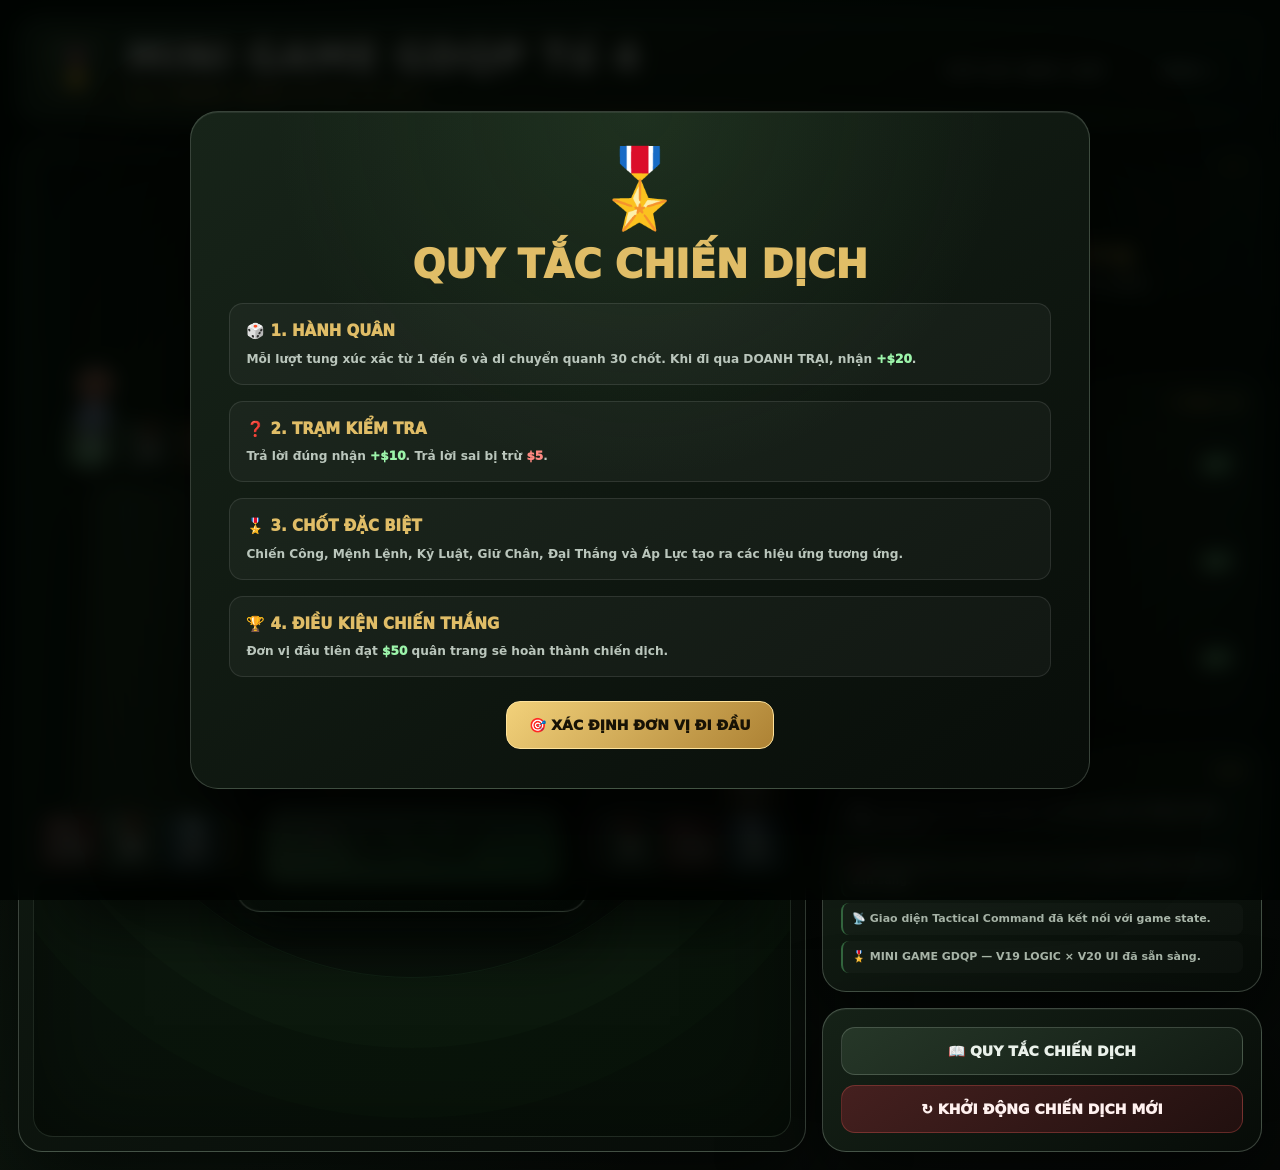
==== commit 389f187c: "Add files via upload" ====
--- a/V21.html
+++ b/V21.html
@@ -1157,8 +1157,8 @@
   <div class="brand">
     <div class="brand-emblem">🎖️</div>
     <div class="brand-title">
-      <h1>MINI GAME GDQP Tổ 1</h1>
-      <p>Cre: HOÀNG QUÂN STT:34 và Tổ 1</p>
+      <h1>MINI GAME GDQP Tổ 4</h1>
+      <p>Cre: HOÀNG QUÂN STT:34 và Tổ 4</p>
     </div>
   </div>
   <div class="header-right">
@@ -1174,7 +1174,7 @@
     <div id="board" class="board">
       <div class="center-dashboard">
         <div class="radar"><div class="radar-line"></div></div>
-        <div class="command-label">COMMAND CENTER • GDQP • TỔ 1</div>
+        <div class="command-label">COMMAND CENTER • GDQP • TỔ 4</div>
         <div class="center-title">CHIẾN DỊCH HUẤN LUYỆN</div>
         <div class="center-subtitle">
           HÀNH QUÂN QUA 30 CHỐT • TÍCH LŨY QUÂN TRANG • ĐẠT MỐC $100
@@ -1289,7 +1289,7 @@
 
 const CONTENT={
   GAME_NAME:"MINI GAME GDQP",
-  TEAM_NAME:"Mini Game QDQP của Tổ 1",
+  TEAM_NAME:"Mini Game QDQP của Tổ 4",
 
   PLAYERS:[
     {name:"Tổng Tài 1",short:"TT1",color:"#d85b54",face:"🪖"},
@@ -1477,7 +1477,7 @@
   DICE_FINAL_HOLD:650,
   DESTINATION_HOLD:850,
   START_BONUS:20,
-  WIN_MONEY:100,
+  WIN_MONEY:50,
   JAIL_RELEASE_COST:15,
   MEGA_JACKPOT_CHANCE:.13,
   MENTAL_COLLAPSE_CHANCE:.13,
